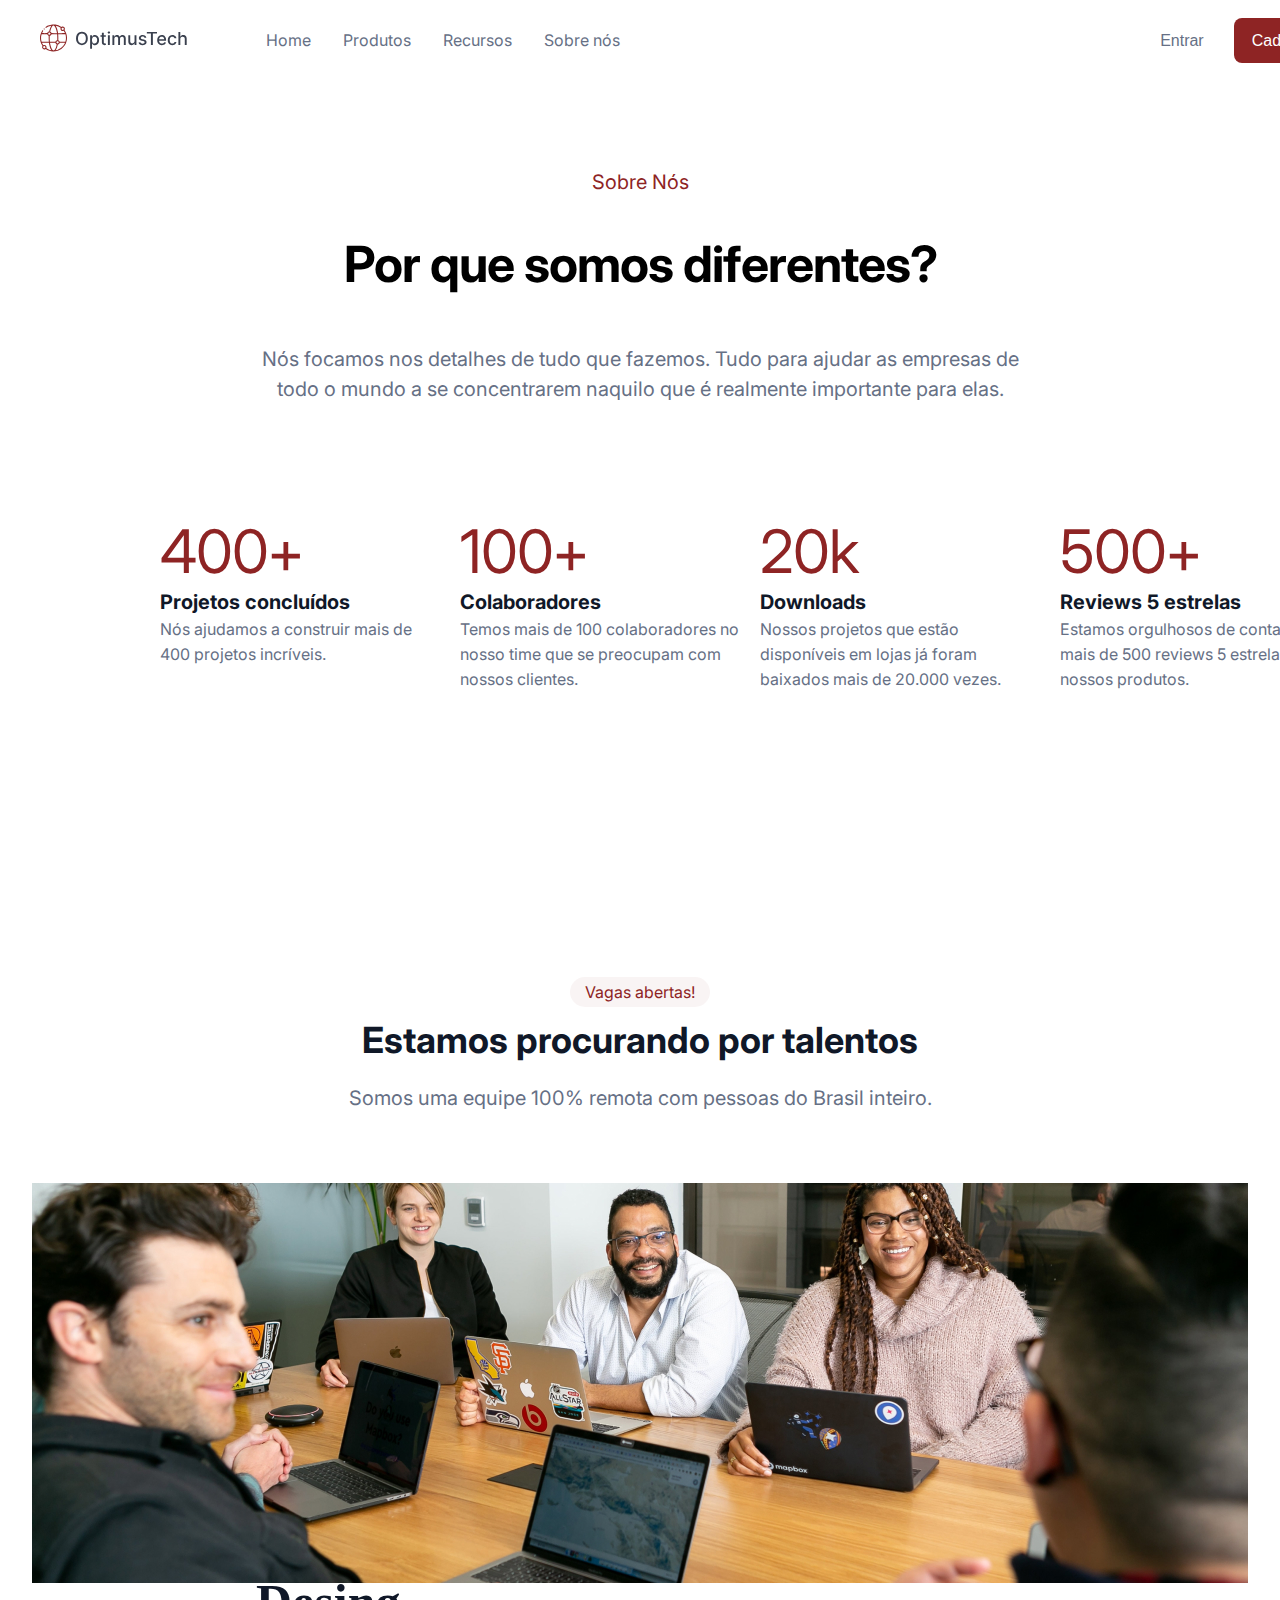
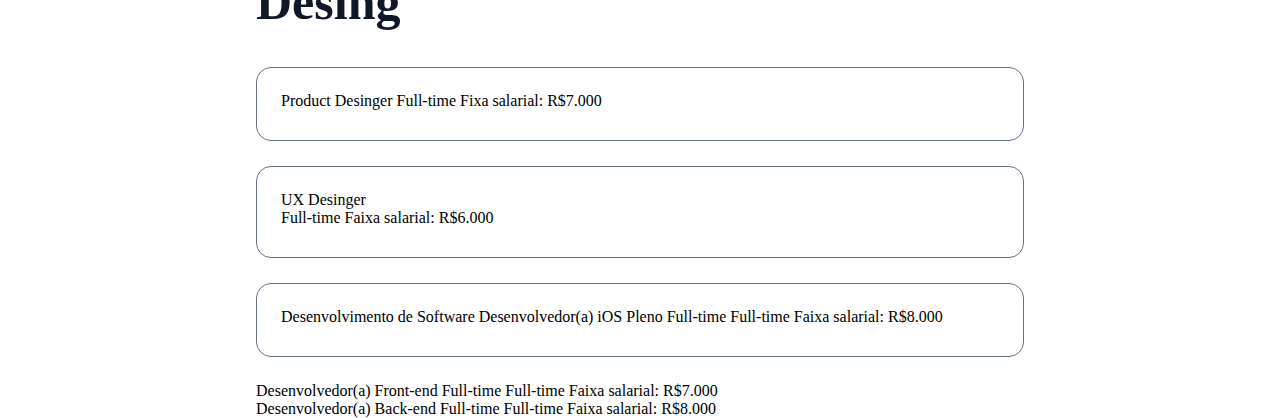
==== index.html @ c11f3d1c "." ====
<!DOCTYPE html>
<html lang="pt-br">
<head>
    <meta charset="UTF-8">
    <meta name="viewport" content="width=device-width, initial-scale=1.0">
    <link rel="stylesheet" href="css/style.css">
    <link href="https://fonts.googleapis.com/css2?family=Inter:wght@400;500;600&amp;display=swap" rel="stylesheet">
    <title>Optimus Tech</title>
</head>
<body>  
                <header>
                    <!--Algumas pessoa preferi usar elemtento a ao inves do li-->
                    <div class="logo">
                    <img src="img/logo.svg" alt="">
                    </div>
                    <div class="links">
                            <a href="#">Home</a>
                            <a href="#">Produtos</a>
                            <a href="#">Recursos</a>
                            <a href="#">Sobre nós</a>
                </div>
                <div class="header-button">
                    <button type="submit">Entrar</button>
                    <button type="submit">Cadastrar</button>
                </div>
            </header>

            <div class="cabecalho">
                
                <span>Sobre Nós</span>
                <br>
                <h1>Por que somos diferentes? </h1>
                <br>
                <p>Nós focamos nos detalhes de tudo que fazemos. Tudo para ajudar as empresas de todo o mundo a se concentrarem naquilo que é realmente importante para elas.</p>
            </div>
            <div>
                <section class="metricas-container">
                    <div class="metricas-container2">
                    <div>
                            <span>400+</span>
                            <h2>Projetos concluídos</h2>
                            <p>Nós ajudamos a construir mais de 400 projetos incríveis.</p>
                    </div>
                    <div>
                        <span>100+</span>
                        <h2>Colaboradores</h2>
                        <p>Temos mais de 100 colaboradores no nosso time que se preocupam com nossos clientes.</p>
                    </div>
                    <div>
                        <span>20k</span>
                        <h2>Downloads</h2>
                        <p>Nossos projetos que estão disponíveis em lojas já foram baixados mais de 20.000 vezes.</p>
                    </div>
                    <div>
                        <span>500+</span>
                        <h2>Reviews 5 estrelas</h2>
                        <p>Estamos orgulhosos de contar com mais de 500 reviews 5 estrelas em nossos produtos.</p>
                    </div>
            </div>
        </section>
    </div>

            <section class="vagas">
                 <span class="vagas-span">Vagas abertas!</span>
                        <h2 class="vagas-titulo">Estamos procurando por talentos</h2>
                             <p class="vagas-paragrafo">Somos uma equipe 100% remota com pessoas do Brasil inteiro.</p>
                 <img src="img/imgoptimustech.jpg" alt="Pessoas Felizes">

            </section>

            <!--Novas class
                    titulos estava com o span mas não aplicava margin foi mudado para h2 e funciono -->
            <div class="box-vagas">
                   <h2 class="titulo-vagas">Desing</h2>

                        <div class="vaga">
                            <span class="job-titulo">Product Desinger</span>
                            <span>Full-time</span>
                            <span>Fixa salarial: R$7.000</span>
                        </div>

                            <div class="vaga">
                                <span class="job-titulo">UX Desinger</span>
                                <p>Full-time Faixa salarial: R$6.000</p>
                            </div>
                </section>

                    <section>
                            <div class="vaga">
                                <span class="job-titulo">Desenvolvimento de Software</span>
                                <span>Desenvolvedor(a) iOS Pleno</span>
                                <span>Full-time</span>
                                <span>Full-time Faixa salarial: R$8.000</span>
                            </div>
                    </section>

                    <section>
                        <span>Desenvolvedor(a) Front-end</span>
                        <span>Full-time</span>
                        <span>Full-time Faixa salarial: R$7.000</span>
                    </section>
                    
                    <section>
                        <span>Desenvolvedor(a) Back-end</span>
                        <span>Full-time</span>
                        <span>Full-time Faixa salarial: R$8.000</span>
                    </section>
                </div>  
        </div>

    
</body>
</html>
---- css/style.css ----
@charset "UTF-8";

@import url('https://fonts.googleapis.com/css2?family=Inter&display=swap');

:root {
    --cor-branco: #FFFFFF;
    --cor-cinza: #667085;
    --cor-vinho: #8E2424;
    --cor-preto: #101828;
    --fonte-inter: 'Inter', sans-serif;
}
* {
    margin: 0 auto;
    padding: 0;
    text-decoration: none;
    list-style: none;
    box-sizing: border-box;
}
/* usando flex box conteudo novo.*/
header {
    width: 1440px;
    height: 80px;
    display: flex;
    align-items: center;
    font-family: var(--fonte-inter);
}
.links {
    display: flex;
    gap: 32px;
    margin-right: 500px;
}
a {
    color: var(--cor-cinza);
}
.header-button {
    display: flex;
    gap: 30px;
    align-items: center;
    margin-right: 100px;
}
.header-button button {
    color: var(--cor-cinza);
    background: none;
    border: none;
    font-size: 16px;
    font-weight: 500px;
    line-height: 25px;
}
.header-button button:last-child {
    background-color: var(--cor-vinho);
    border-radius: 8px;
    color: var(--cor-branco);
    padding: 10px 18px;
}
/*--------------------------*/
.cabecalho {
    display: flex;
    flex-direction: column;
    justify-content: center;
    font-family: var(--fonte-inter);
}

.cabecalho >span {
    margin-top: 90px;
    color: var(--cor-vinho);
    display: flex;
    justify-content: center;
    font-size: 20px;
    line-height: 24px;
    font-weight: 600px;  /* deixar cor mais forte do elemento*/

}
.cabecalho > h1 {
    display: flex;
    justify-content: center;
    font-size: 50px;
    line-height: 60px;
    margin-top: 20px;
    letter-spacing: -0.02em;
}
.cabecalho >p {
    color: var(--cor-cinza);
    display: flex;
    justify-content: center;
    text-align: center;
    font-size: 20px;
    line-height: 30px;
    width: 800px; /* para ele ganhar uma quebra de linha*/
    margin-top: 30px;

}
/*----------------------------------------------*/
.metricas-container {
    width: 1500px;
    height: 288px;
    padding: 0px 0px 96px;
    display: flex;
    justify-content: center;
    align-items: center;
    margin-top: 90px;
    font-family: var(--fonte-inter);
}

.metricas-container2 {
    width: 1200px;
    height: 190px;
    display: flex;
    justify-content: space-between; 
    text-align: center;
    align-items: center;
}

.metricas-container >div span{
    display: flex;
    justify-content: flex-start;
    color: var(--cor-vinho);
    font-size: 60px;
    line-height: 72px;
    letter-spacing: -0.02em;
    font-weight: 600px;
    width: 280px;
    height: 72px;
    text-align: start;
}
.metricas-container2> div h2 {
    color: var(--cor-preto);
    font-size: 20px;
    line-height: 30px;
    font-weight: 500px;
    text-align: start;
}
.metricas-container2 div p{
    color: var(--cor-cinza);
    font-weight: 400px;
    line-height: 25px;
    width: 280px;
    height: 48px;
    text-align: start;
}
/*--------------------- parte 4*/

.vagas {
    font-family: var(--fonte-inter);
    text-align: center;
    margin-top: 200px;
}
.vaga-top {
    background-color: gray;
    width: 1216px;
}
.vagas-span {
    background-color: rgba(140, 36, 36,0.05);
    color: var(--cor-vinho);
    font-size: 18;
    font-weight: 500px;
    line-height: 20px;
    padding: 5px 15px;
    border-radius: 15px;
}
.vagas-titulo {
    color: var(--cor-preto);
    font-weight: 600px;
    font-size: 36px;
    line-height: 45px;
    margin-top: 16px;
}
.vagas-paragrafo {
    color: var(--cor-cinza);
    font-size: 20px;
    font-weight: 400px;
    line-height: 30px;
    margin-top: 20px;
    margin-bottom: 70px;
}
.vagas >img{
    width: 1216px;
    height: 400px;
}
/* parte de baixo da img*/

.box-vagas {
    width: 60%;
}
.titulo-vagas {
    font-size: 50px;
    font-weight: 500px;
    line-height: 30px;
    color: var(--cor-preto);
    margin-bottom: 50px;
}

.vaga {
    margin-bottom: 25px;
    border: 1px solid var(--cor-cinza);
    border-radius: 15px;
    margin-bottom: 25px;
    padding: 24px 24px 30px 24px;
}
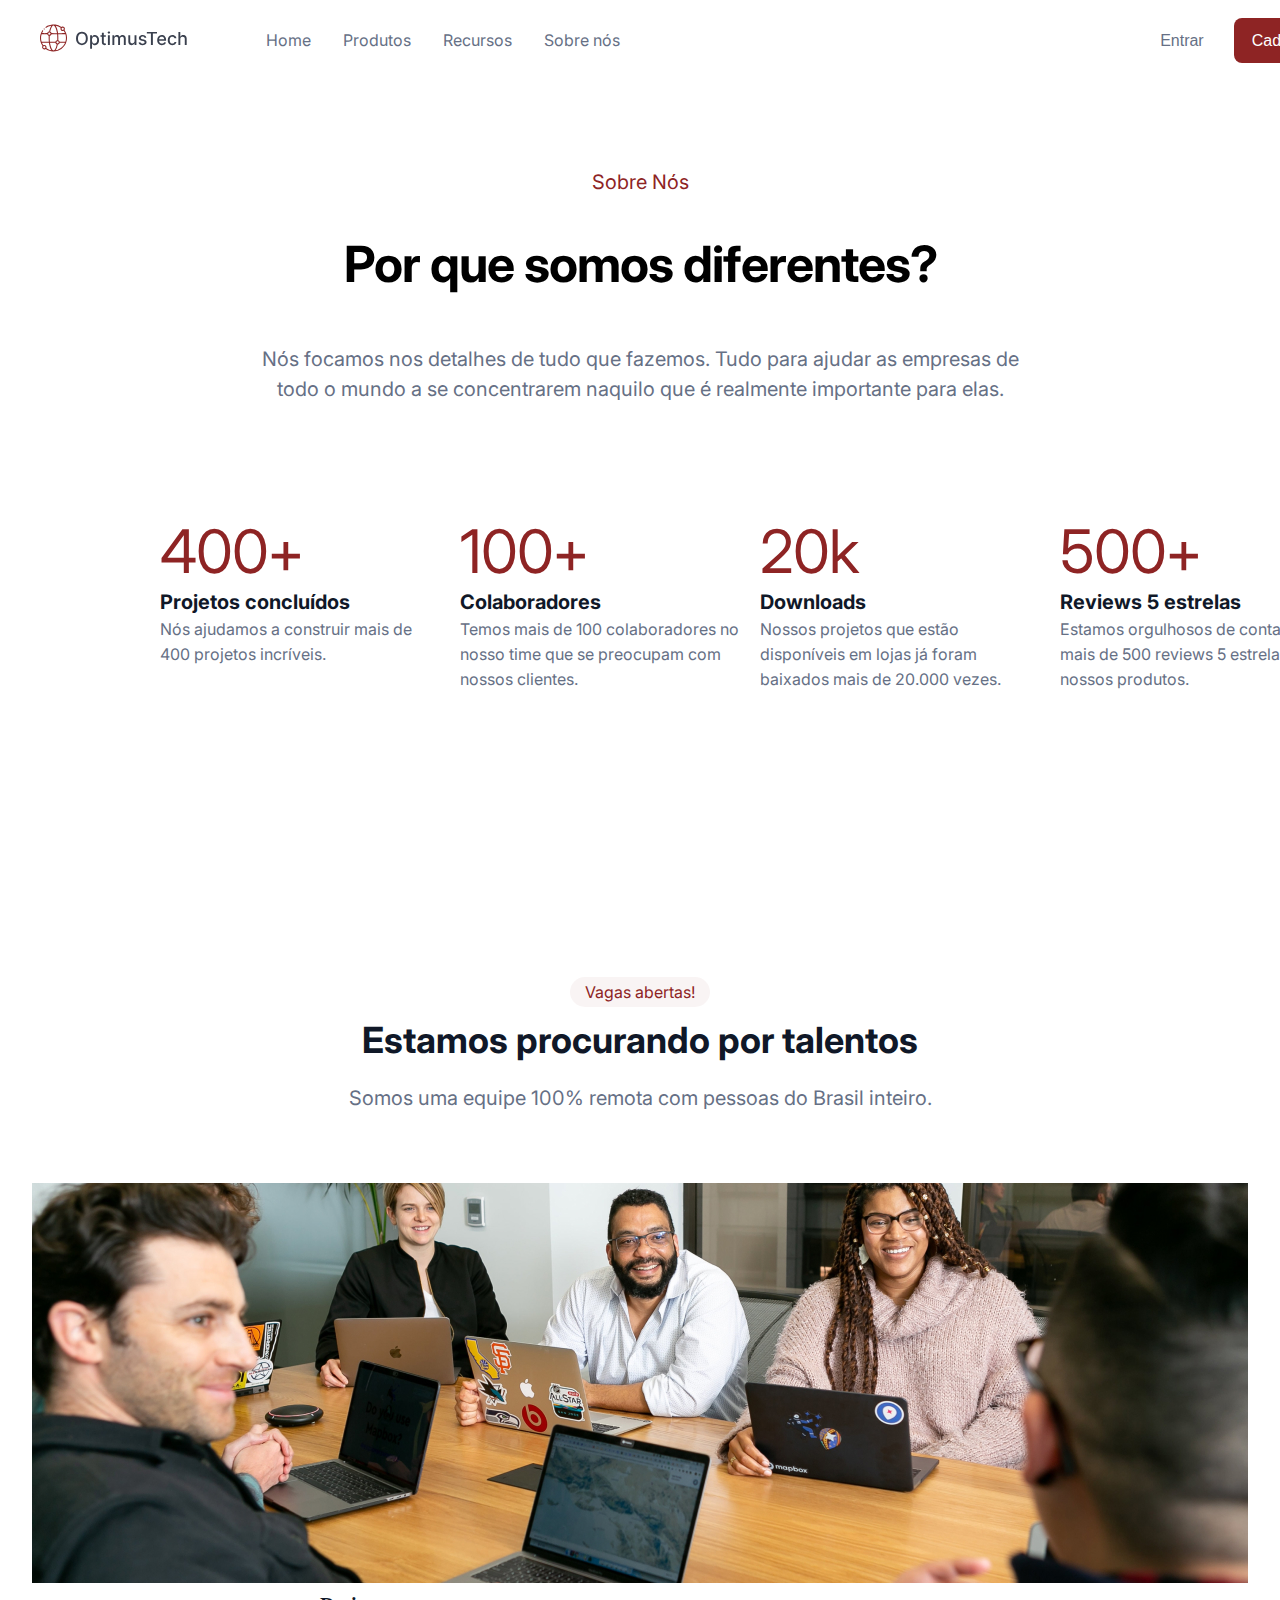
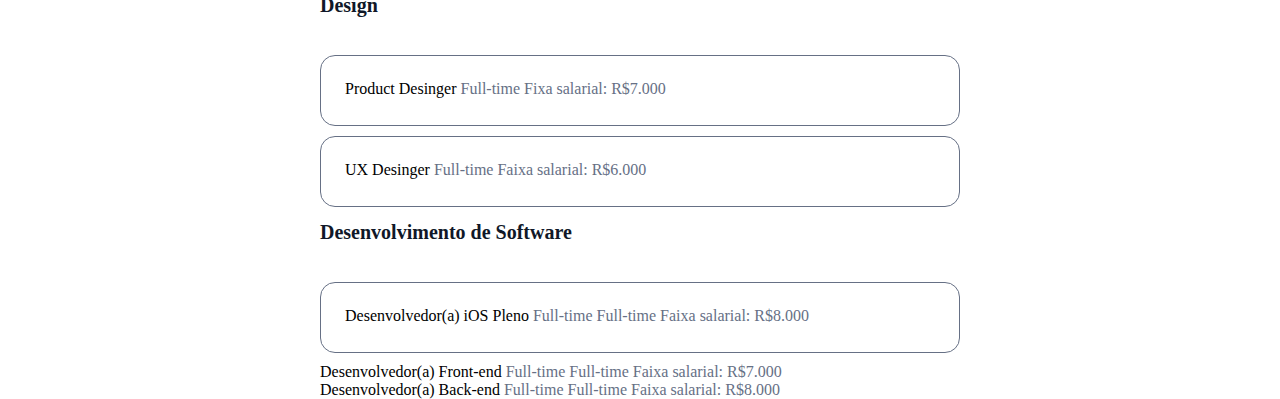
==== commit d9b0838a: "." ====
--- a/index.html
+++ b/index.html
@@ -71,39 +71,41 @@
             <!--Novas class
                     titulos estava com o span mas não aplicava margin foi mudado para h2 e funciono -->
             <div class="box-vagas">
-                   <h2 class="titulo-vagas">Desing</h2>
+                   <h2 class="titulo-vagas">Design</h2>
 
                         <div class="vaga">
                             <span class="job-titulo">Product Desinger</span>
-                            <span>Full-time</span>
-                            <span>Fixa salarial: R$7.000</span>
+                            <span class="info">Full-time</span>
+                            <span class="info">Fixa salarial: R$7.000</span>
                         </div>
 
                             <div class="vaga">
                                 <span class="job-titulo">UX Desinger</span>
-                                <p>Full-time Faixa salarial: R$6.000</p>
+                                <span class="info">Full-time</span>
+                                <span class="info">Faixa salarial: R$6.000</span>
                             </div>
                 </section>
 
                     <section>
+                        <h2 class="titulo-vagas">Desenvolvimento de Software</h2>
                             <div class="vaga">
-                                <span class="job-titulo">Desenvolvimento de Software</span>
-                                <span>Desenvolvedor(a) iOS Pleno</span>
-                                <span>Full-time</span>
-                                <span>Full-time Faixa salarial: R$8.000</span>
+
+                                <span class="job-titulo">Desenvolvedor(a) iOS Pleno</span>
+                                <span class="info">Full-time</span>
+                                <span class="info">Full-time Faixa salarial: R$8.000</span>
                             </div>
                     </section>
 
                     <section>
-                        <span>Desenvolvedor(a) Front-end</span>
-                        <span>Full-time</span>
-                        <span>Full-time Faixa salarial: R$7.000</span>
+                        <span class="job-titulo">Desenvolvedor(a) Front-end</span>
+                        <span class="info">Full-time</span>
+                        <span class="info">Full-time Faixa salarial: R$7.000</span>
                     </section>
                     
                     <section>
-                        <span>Desenvolvedor(a) Back-end</span>
-                        <span>Full-time</span>
-                        <span>Full-time Faixa salarial: R$8.000</span>
+                        <span class="job-titulo">Desenvolvedor(a) Back-end</span>
+                        <span class="info">Full-time</span>
+                        <span class="info">Full-time Faixa salarial: R$8.000</span>
                     </section>
                 </div>  
         </div>
--- a/css/style.css
+++ b/css/style.css
@@ -179,20 +179,27 @@
 /* parte de baixo da img*/
 
 .box-vagas {
-    width: 60%;
+    width: 50%;
+    margin: 0 auto;
 }
 .titulo-vagas {
-    font-size: 50px;
+    font-size: 20px;
     font-weight: 500px;
     line-height: 30px;
     color: var(--cor-preto);
-    margin-bottom: 50px;
+    margin-top: 3px;
+    margin-bottom: 35px;
 }
 
 .vaga {
     margin-bottom: 25px;
     border: 1px solid var(--cor-cinza);
     border-radius: 15px;
-    margin-bottom: 25px;
-    padding: 24px 24px 30px 24px;
-}
+    margin-bottom: 10px;
+    padding: 24px 24px 27px 24px;
+}
+.info {
+    color: var(--cor-cinza);
+    margin-top: 30px;
+
+}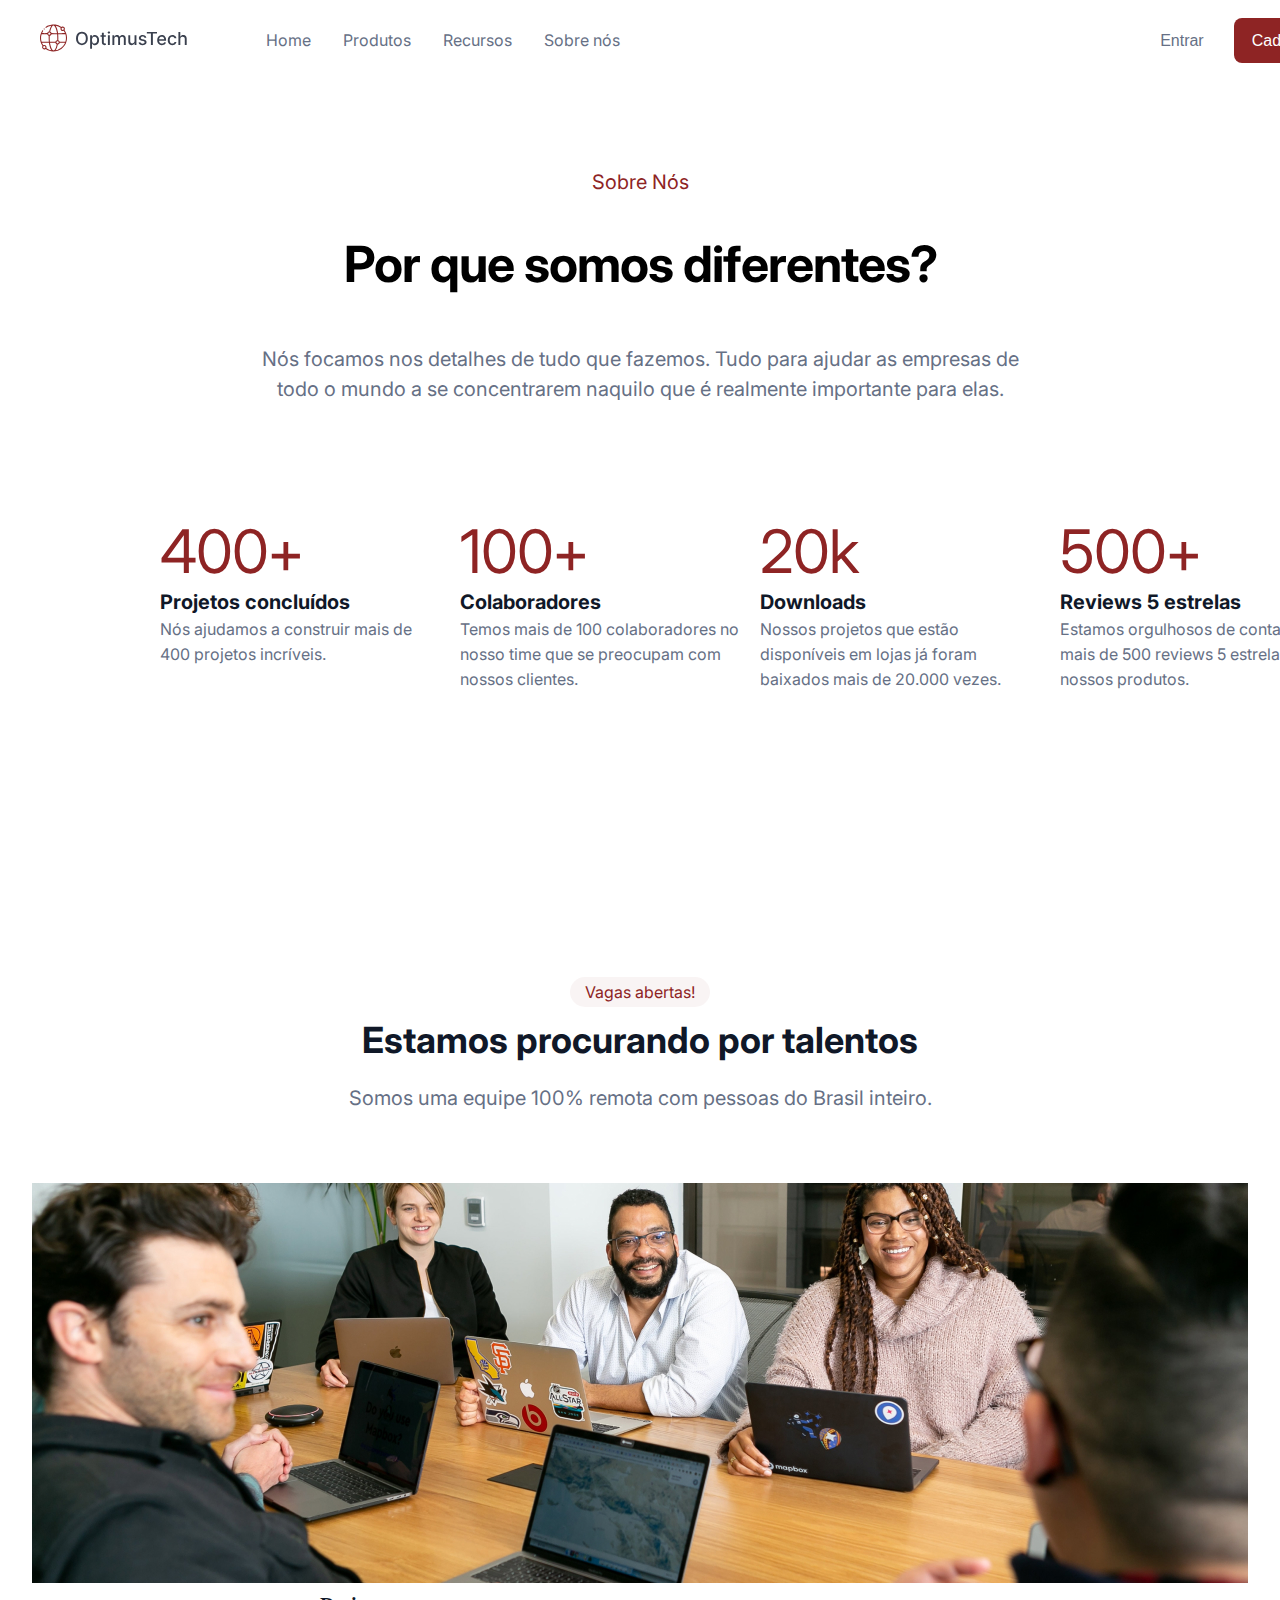
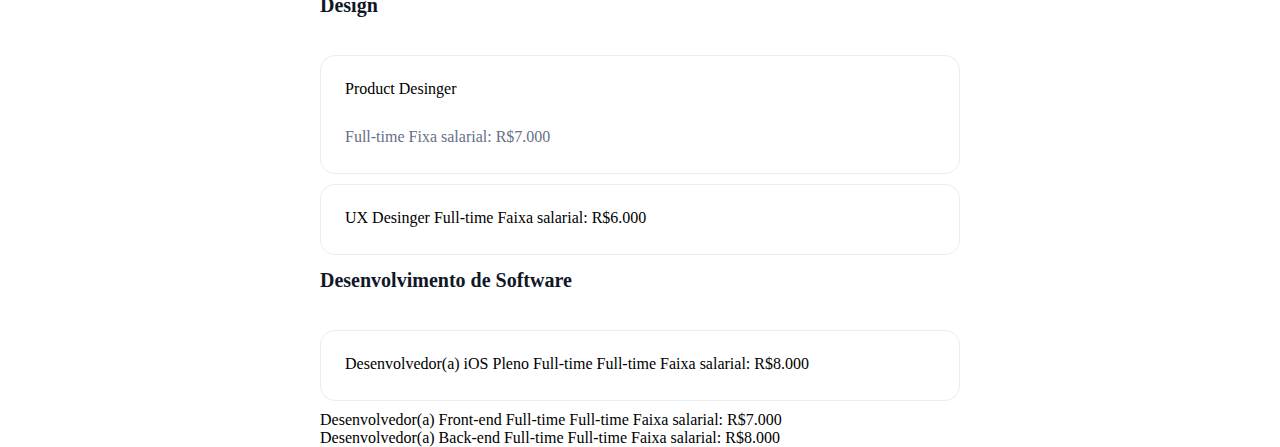
==== commit 021b47b8: "." ====
--- a/index.html
+++ b/index.html
@@ -72,40 +72,40 @@
                     titulos estava com o span mas não aplicava margin foi mudado para h2 e funciono -->
             <div class="box-vagas">
                    <h2 class="titulo-vagas">Design</h2>
-
                         <div class="vaga">
                             <span class="job-titulo">Product Desinger</span>
-                            <span class="info">Full-time</span>
-                            <span class="info">Fixa salarial: R$7.000</span>
+                            <div class="info">
+                                <span>Full-time</span>
+                                <span>Fixa salarial: R$7.000</span>
+                            </div>
                         </div>
 
                             <div class="vaga">
                                 <span class="job-titulo">UX Desinger</span>
-                                <span class="info">Full-time</span>
-                                <span class="info">Faixa salarial: R$6.000</span>
+                                <span>Full-time</span>
+                                <span>Faixa salarial: R$6.000</span>
                             </div>
                 </section>
 
                     <section>
                         <h2 class="titulo-vagas">Desenvolvimento de Software</h2>
                             <div class="vaga">
-
                                 <span class="job-titulo">Desenvolvedor(a) iOS Pleno</span>
-                                <span class="info">Full-time</span>
-                                <span class="info">Full-time Faixa salarial: R$8.000</span>
+                                <span>Full-time</span>
+                                <span>Full-time Faixa salarial: R$8.000</span>
                             </div>
                     </section>
 
                     <section>
                         <span class="job-titulo">Desenvolvedor(a) Front-end</span>
-                        <span class="info">Full-time</span>
-                        <span class="info">Full-time Faixa salarial: R$7.000</span>
+                        <span>Full-time</span>
+                        <span>Full-time Faixa salarial: R$7.000</span>
                     </section>
                     
                     <section>
                         <span class="job-titulo">Desenvolvedor(a) Back-end</span>
-                        <span class="info">Full-time</span>
-                        <span class="info">Full-time Faixa salarial: R$8.000</span>
+                        <span>Full-time</span>
+                        <span>Full-time Faixa salarial: R$8.000</span>
                     </section>
                 </div>  
         </div>
--- a/css/style.css
+++ b/css/style.css
@@ -5,6 +5,7 @@
 :root {
     --cor-branco: #FFFFFF;
     --cor-cinza: #667085;
+    --cor-cinza-claro: #EAECF0;
     --cor-vinho: #8E2424;
     --cor-preto: #101828;
     --fonte-inter: 'Inter', sans-serif;
@@ -193,11 +194,17 @@
 
 .vaga {
     margin-bottom: 25px;
-    border: 1px solid var(--cor-cinza);
+    border: 1px solid var(--cor-cinza-claro);
     border-radius: 15px;
     margin-bottom: 10px;
     padding: 24px 24px 27px 24px;
 }
+.job-titulos {
+    color: var(--cor-preto);
+    font-size: 18px;
+    line-height: 28px;
+    font-weight: 500px;
+}
 .info {
     color: var(--cor-cinza);
     margin-top: 30px;
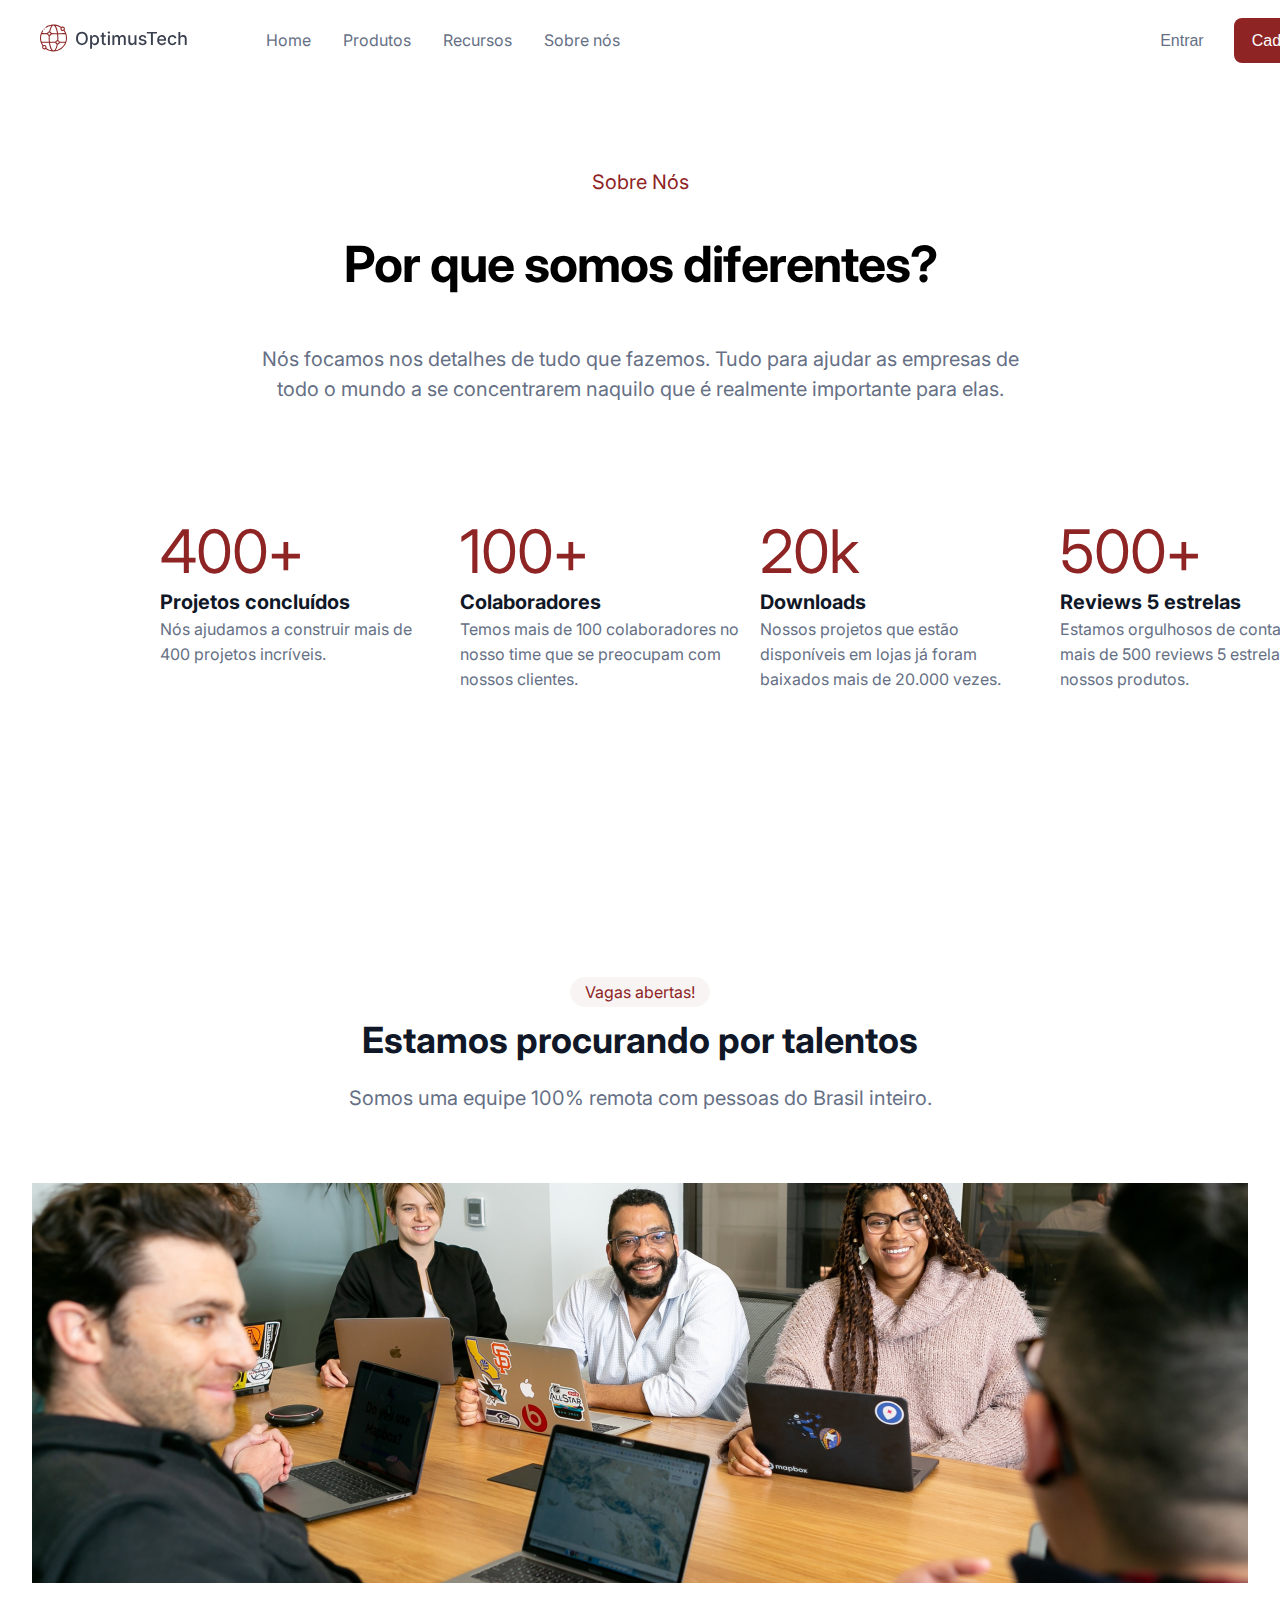
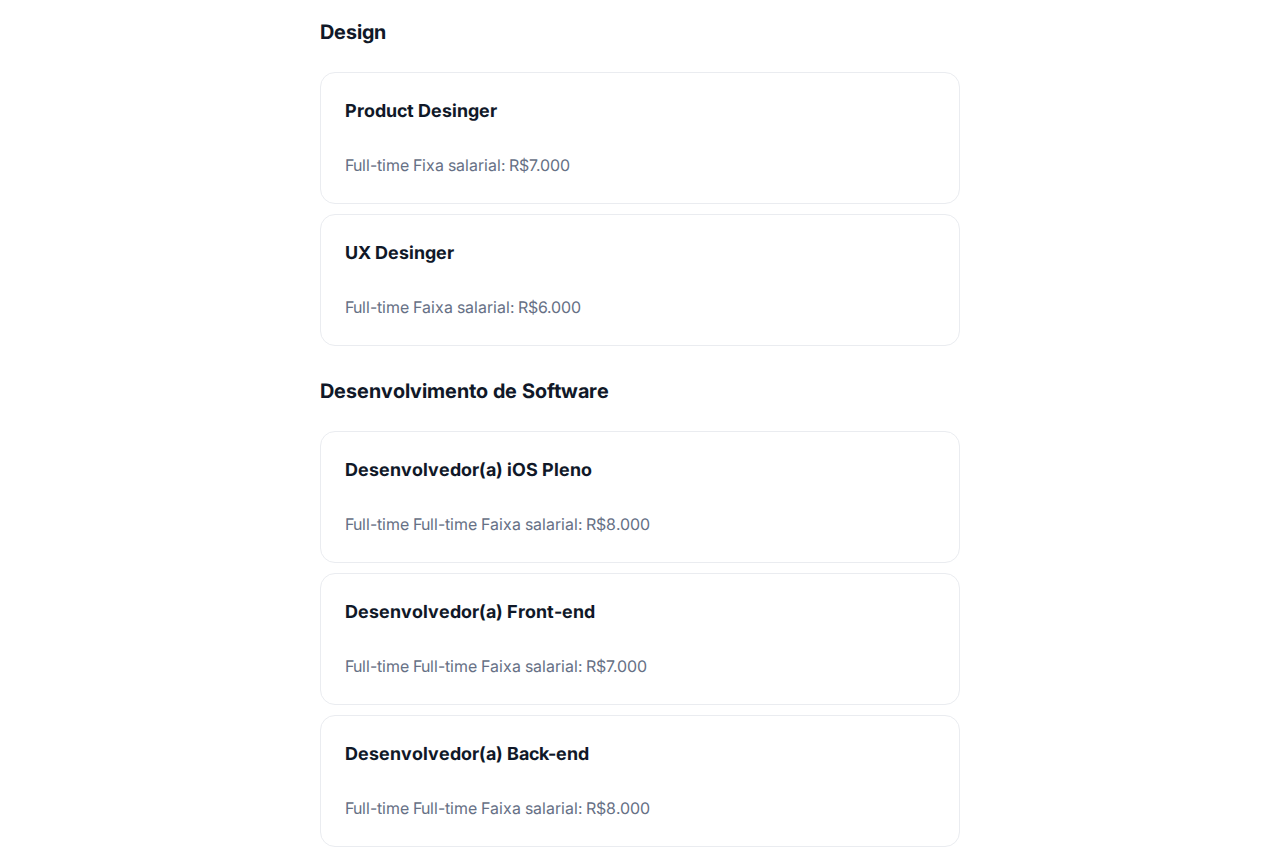
==== commit 69489d54: "part4 fix" ====
--- a/index.html
+++ b/index.html
@@ -72,6 +72,7 @@
                     titulos estava com o span mas não aplicava margin foi mudado para h2 e funciono -->
             <div class="box-vagas">
                    <h2 class="titulo-vagas">Design</h2>
+
                         <div class="vaga">
                             <span class="job-titulo">Product Desinger</span>
                             <div class="info">
@@ -82,30 +83,42 @@
 
                             <div class="vaga">
                                 <span class="job-titulo">UX Desinger</span>
-                                <span>Full-time</span>
-                                <span>Faixa salarial: R$6.000</span>
+
+                                <div class="info">
+                                    <span>Full-time</span>
+                                    <span>Faixa salarial: R$6.000</span>
+                                </div>
                             </div>
                 </section>
 
-                    <section>
+                <section>
                         <h2 class="titulo-vagas">Desenvolvimento de Software</h2>
                             <div class="vaga">
-                                <span class="job-titulo">Desenvolvedor(a) iOS Pleno</span>
+                                    <span class="job-titulo">Desenvolvedor(a) iOS Pleno</span>
+                            <div class="info">
+                                    <span>Full-time</span>
+                                    <span>Full-time Faixa salarial: R$8.000</span>
+                                    </div>
+                            </div>
+                    </section>
+                    <section>
+                        <div class="vaga">
+                                <span class="job-titulo">Desenvolvedor(a) Front-end</span>
+                        <div class="info">
+                            <span>Full-time</span>
+                            <span>Full-time Faixa salarial: R$7.000</span>
+                        </div>
+                    </div>
+                </section>
+                    
+                    <section>
+                        <div class="vaga">
+                            <span class="job-titulo">Desenvolvedor(a) Back-end</span>
+                            <div class="info">
                                 <span>Full-time</span>
                                 <span>Full-time Faixa salarial: R$8.000</span>
                             </div>
-                    </section>
-
-                    <section>
-                        <span class="job-titulo">Desenvolvedor(a) Front-end</span>
-                        <span>Full-time</span>
-                        <span>Full-time Faixa salarial: R$7.000</span>
-                    </section>
-                    
-                    <section>
-                        <span class="job-titulo">Desenvolvedor(a) Back-end</span>
-                        <span>Full-time</span>
-                        <span>Full-time Faixa salarial: R$8.000</span>
+                        </div>
                     </section>
                 </div>  
         </div>
--- a/css/style.css
+++ b/css/style.css
@@ -182,14 +182,15 @@
 .box-vagas {
     width: 50%;
     margin: 0 auto;
+    font-family: var(--fonte-inter);
 }
 .titulo-vagas {
     font-size: 20px;
     font-weight: 500px;
     line-height: 30px;
     color: var(--cor-preto);
-    margin-top: 3px;
-    margin-bottom: 35px;
+    margin-top: 30px;
+    margin-bottom: 25px;
 }
 
 .vaga {
@@ -197,16 +198,15 @@
     border: 1px solid var(--cor-cinza-claro);
     border-radius: 15px;
     margin-bottom: 10px;
-    padding: 24px 24px 27px 24px;
-}
-.job-titulos {
+    padding: 24px 24px 28px 24px;
+}
+.job-titulo {
     color: var(--cor-preto);
     font-size: 18px;
     line-height: 28px;
-    font-weight: 500px;
+    font-weight: bold;
 }
 .info {
     color: var(--cor-cinza);
     margin-top: 30px;
-
-}+}
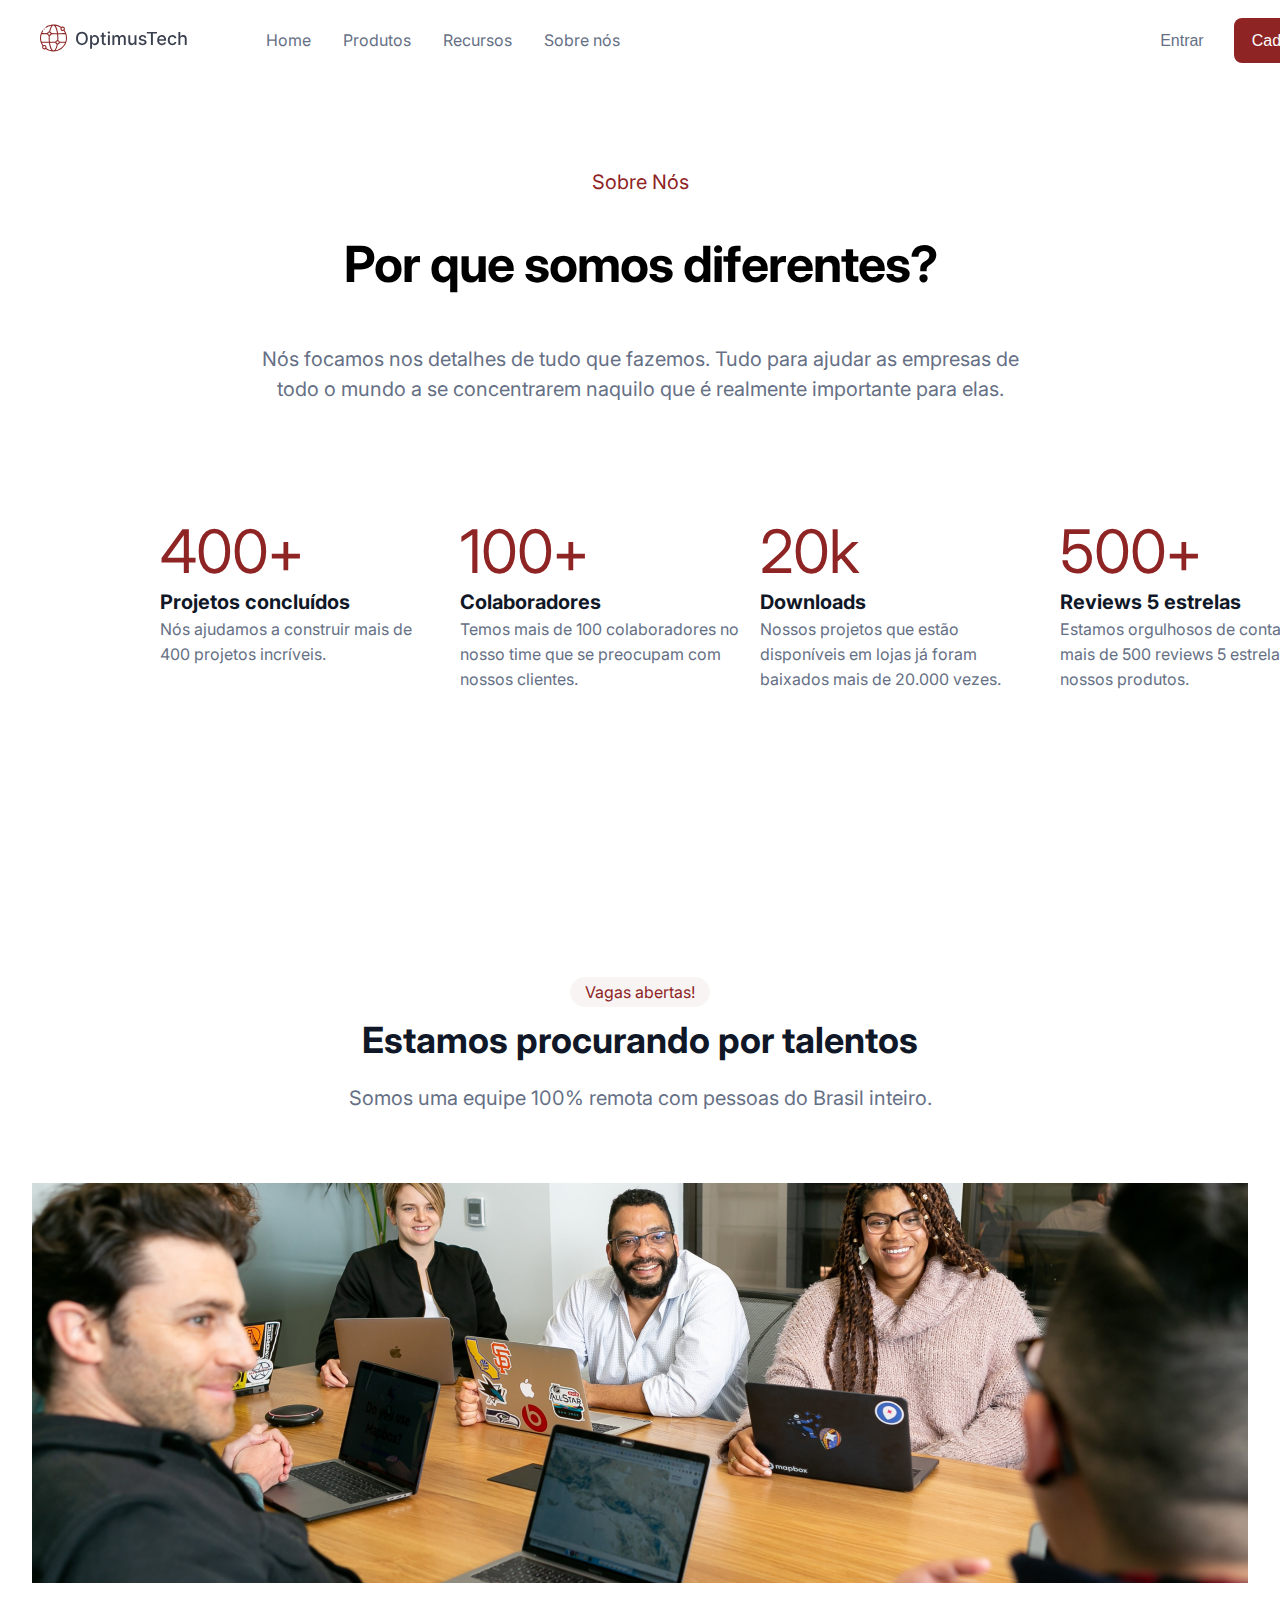
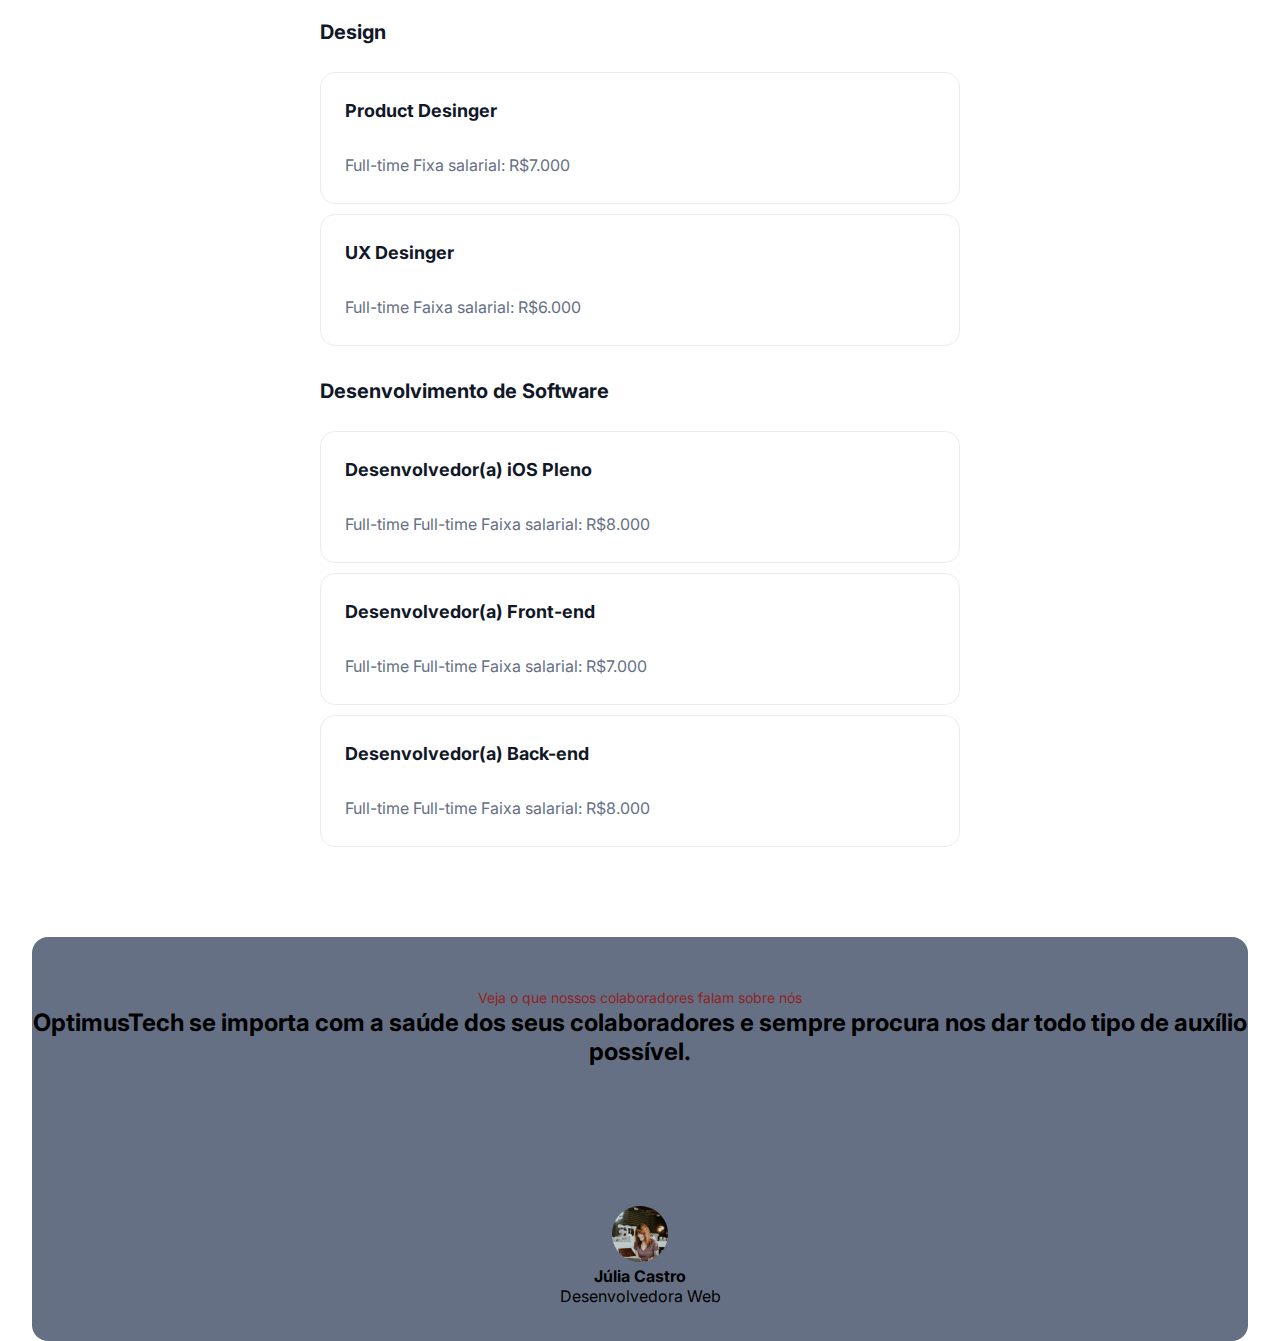
==== commit a33476c0: "." ====
--- a/index.html
+++ b/index.html
@@ -121,6 +121,17 @@
                         </div>
                     </section>
                 </div>  
+                <div class="content">
+                    <div class="content-box">
+                    <span>Veja o que nossos colaboradores falam sobre nós</span>
+                    <h2>OptimusTech se importa com a saúde dos seus colaboradores e sempre procura nos dar todo tipo de auxílio possível.</h2>
+                    </div>
+                    <div class="content-foto">
+                        <img src="img/Avatar.png" alt="Desenvolvedora  Web">
+                        <h4>Júlia Castro</h4>
+                        <p>Desenvolvedora Web</p>
+                    </div>
+                </div>
         </div>
 
     
--- a/css/style.css
+++ b/css/style.css
@@ -210,3 +210,29 @@
     color: var(--cor-cinza);
     margin-top: 30px;
 }
+/*-----------------------------------*/
+.content {
+    background-color: #667085;
+    width: 1216px;
+    height: 404px;
+    border-radius: 16px;
+    margin-top: 90px;
+    text-align: center;
+    font-family: var(--fonte-inter);
+}
+.content-box>span {
+    color: var(--cor-vinho);
+    font-size: 14px;
+    line-height: 20px;
+
+}
+.content-box {
+    display: inline-block;
+    margin-top: 50px;
+    margin-bottom: 90px;
+}
+.content-foto {
+    display: inline-block;
+    align-items: center;
+    margin-top: 50px;
+}
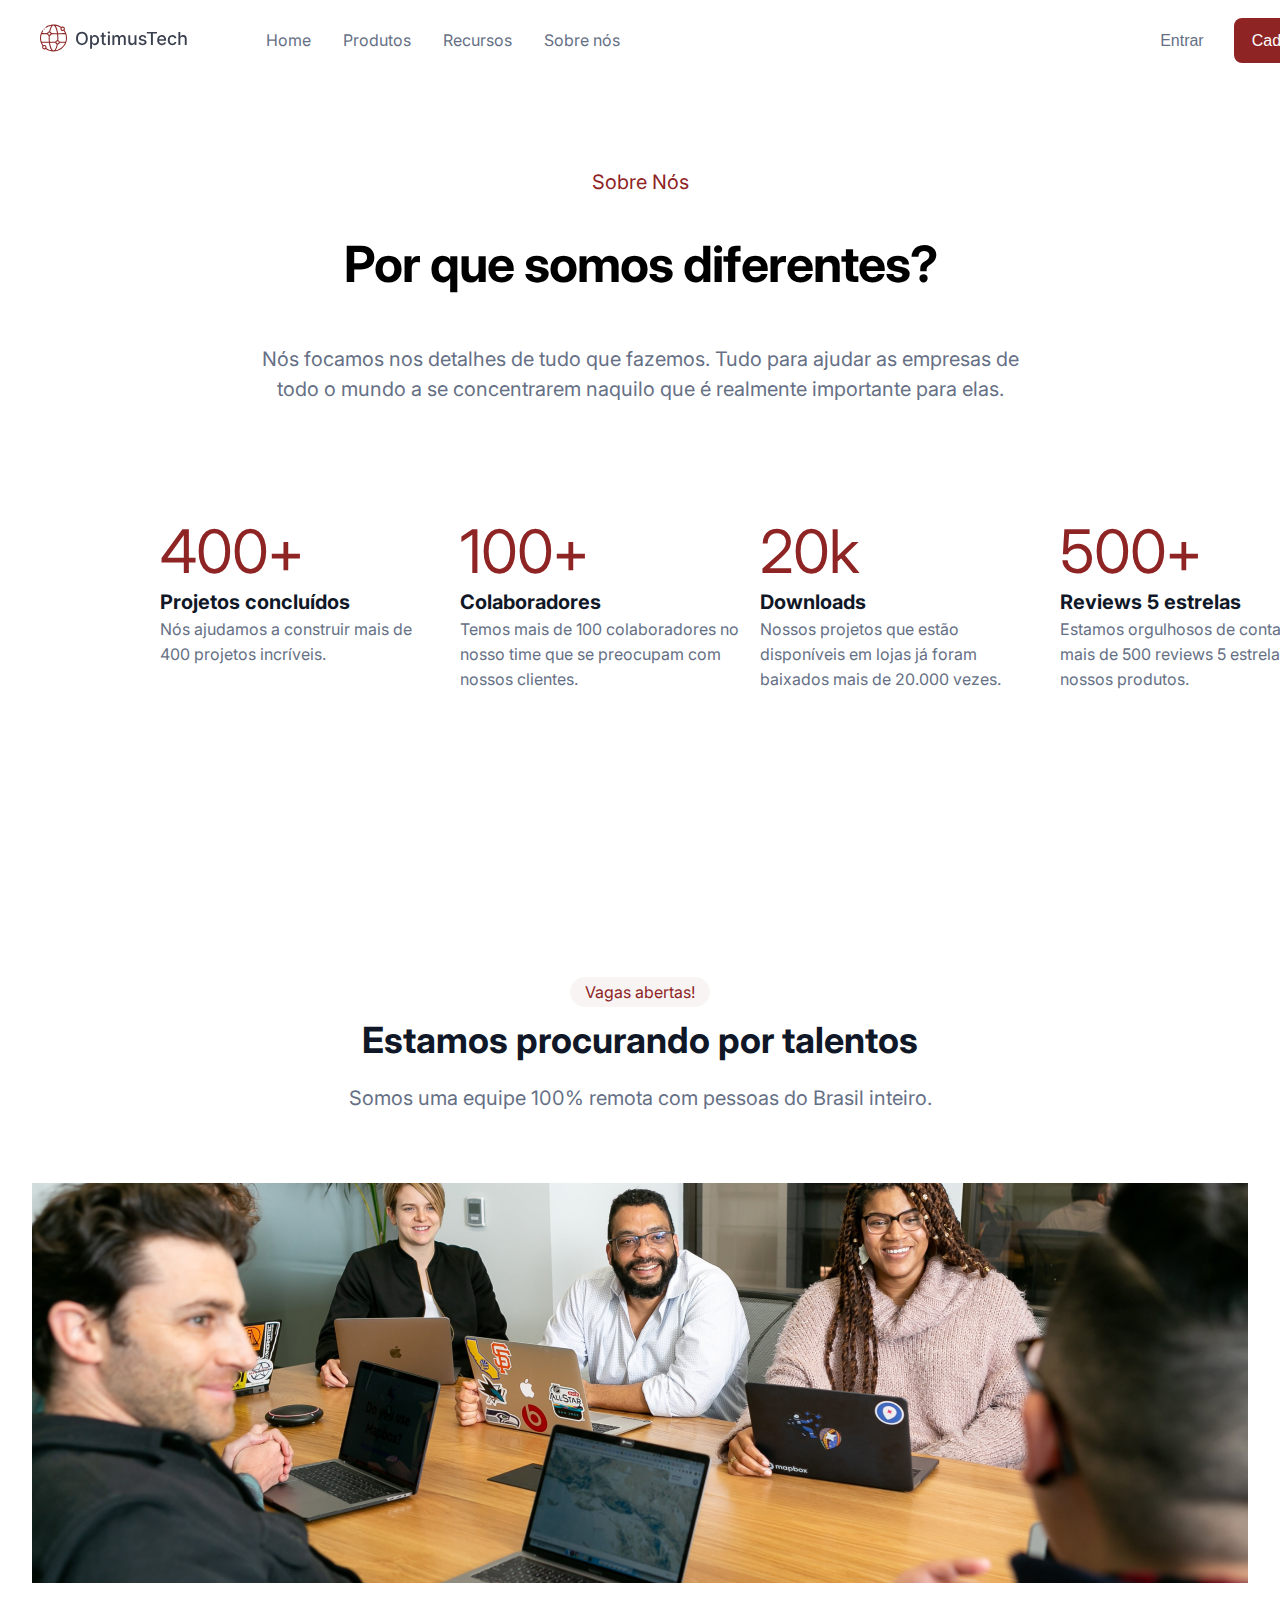
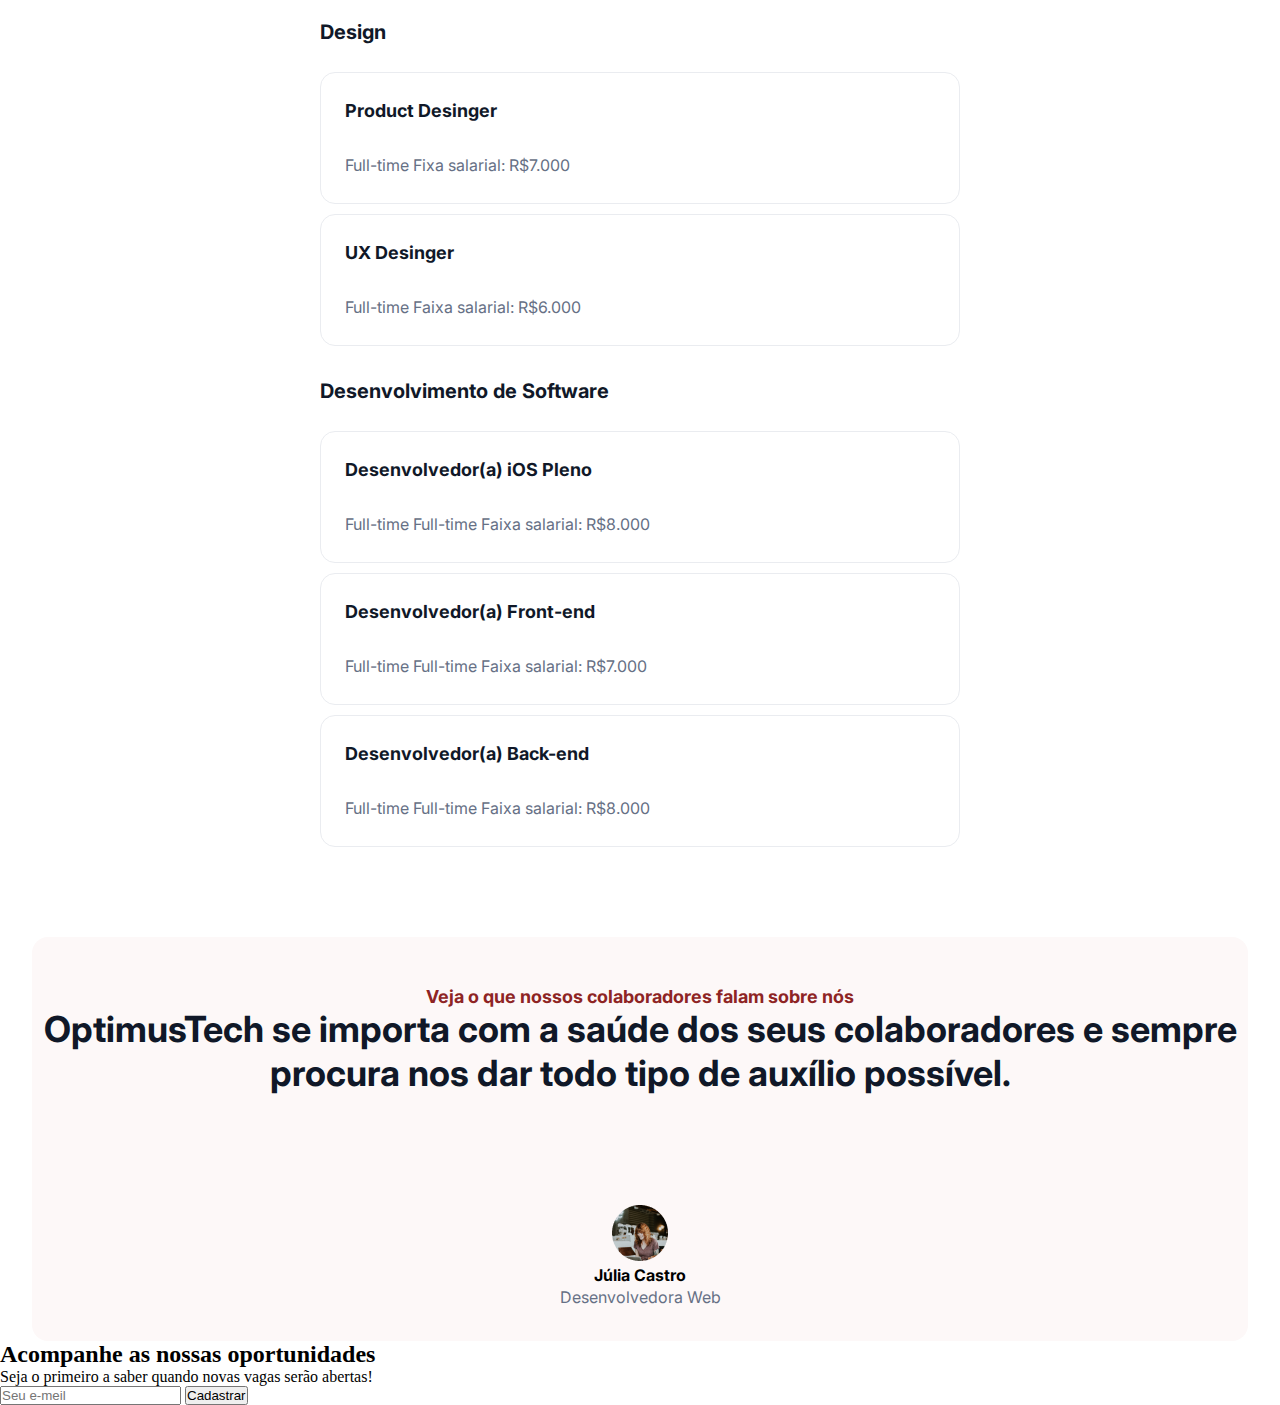
==== commit 688e2fbb: "." ====
--- a/index.html
+++ b/index.html
@@ -133,6 +133,17 @@
                     </div>
                 </div>
         </div>
+        <div class="footer-box">
+            <footer>
+                <h2>Acompanhe as nossas oportunidades</h2>
+                <p>Seja o primeiro a saber quando novas vagas serão abertas!</p>
+
+             <form action="" method="get">
+                <input type="text" placeholder="Seu e-meil">
+                <button type="submit">Cadastrar</button>
+            </form>
+            </footer>
+        </div>
 
     
 </body>
--- a/css/style.css
+++ b/css/style.css
@@ -212,19 +212,26 @@
 }
 /*-----------------------------------*/
 .content {
-    background-color: #667085;
+    background-color: #C3191908;
     width: 1216px;
     height: 404px;
     border-radius: 16px;
     margin-top: 90px;
     text-align: center;
     font-family: var(--fonte-inter);
-}
-.content-box>span {
-    color: var(--cor-vinho);
-    font-size: 14px;
+    padding: 0px 0px 96px 0px;
+}
+.content-box >span {
+    color: var(--cor-vinho);
+    font-size: 18px;
     line-height: 20px;
-
+    font-weight: bold;
+}
+.content-box >h2 {
+    color: var(--cor-preto);
+    font-size: 36px;
+    line-height: 44px;
+    font-weight: 600px;
 }
 .content-box {
     display: inline-block;
@@ -234,5 +241,19 @@
 .content-foto {
     display: inline-block;
     align-items: center;
-    margin-top: 50px;
-}
+    margin-top: 20px;
+}
+.content-foto > h2 {
+    color: var(--cor-preto);
+    font-size: 16px;
+    font-weight: 600px;
+    line-height: 24px;
+}
+.content-foto > p {
+    color: var(--cor-cinza);
+    font-size: 16px;
+    font-weight: 500px;
+    line-height: 24px;
+}
+
+/* footer */
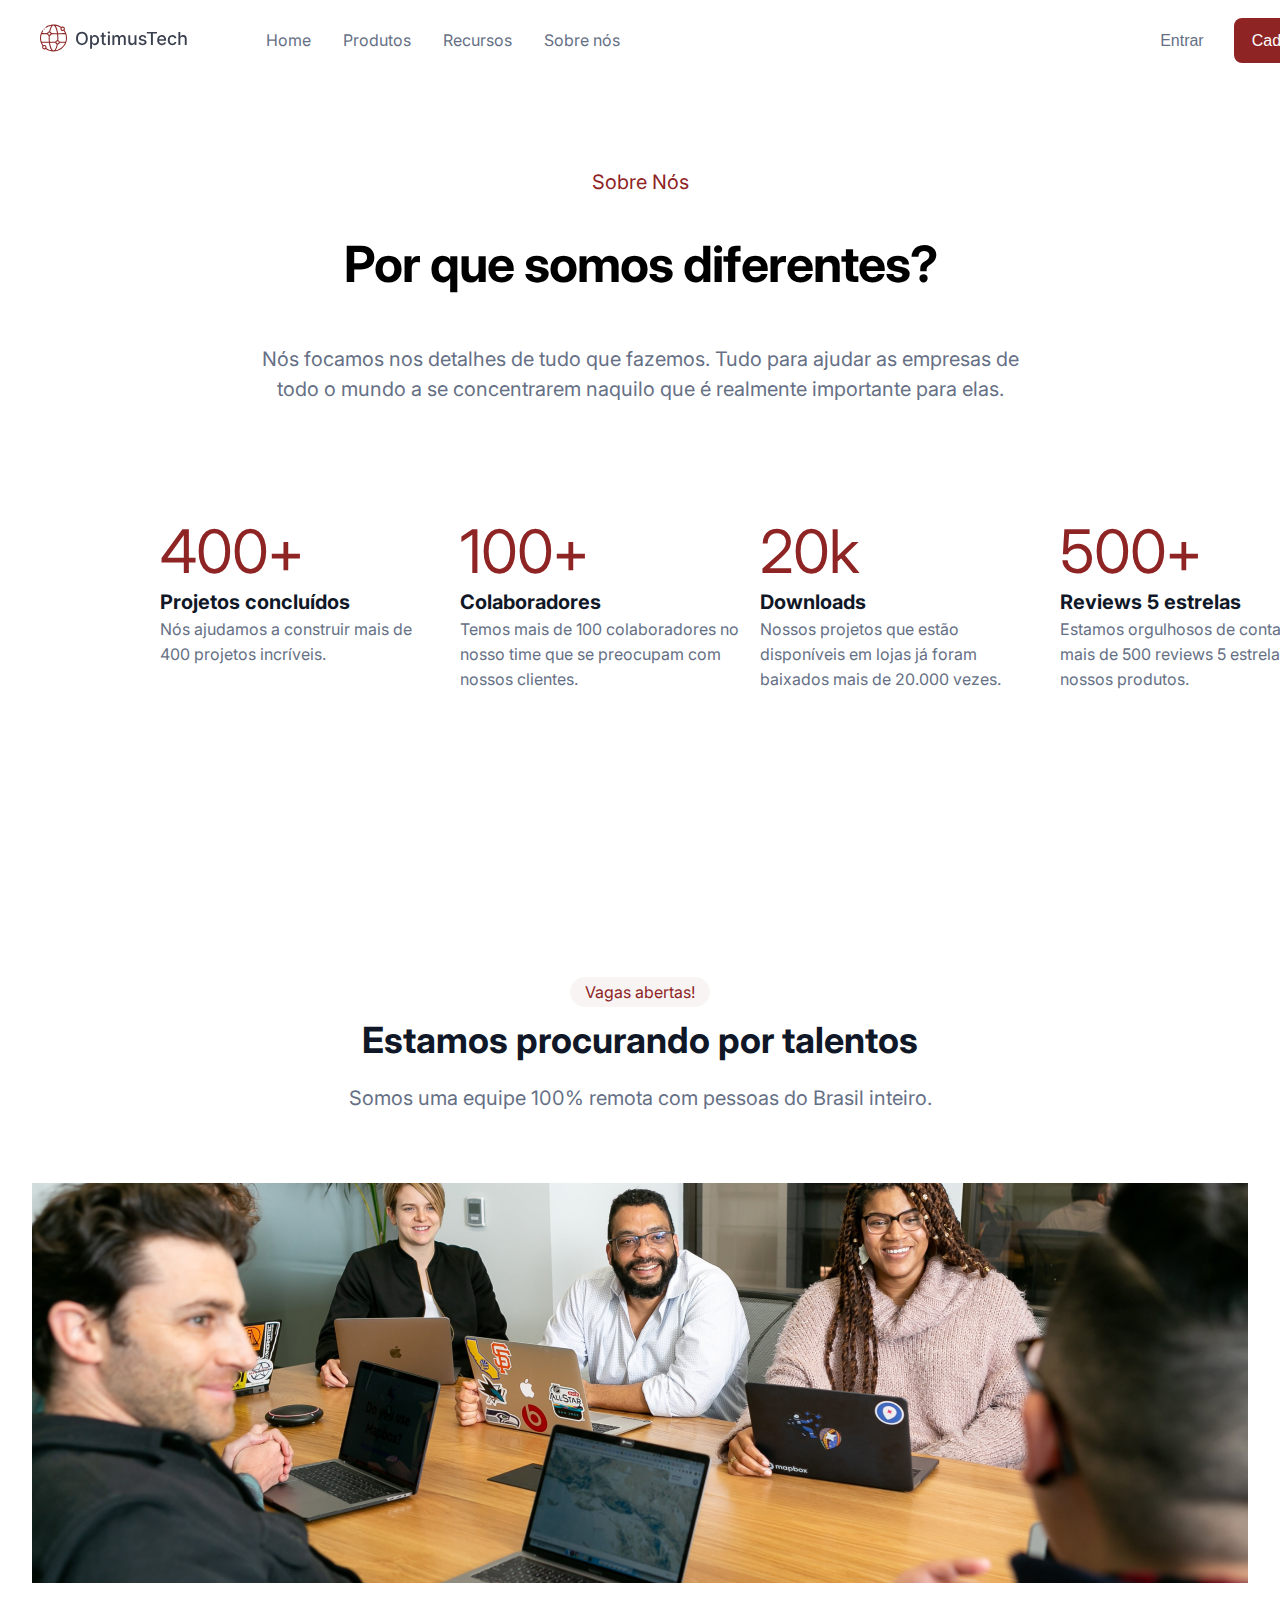
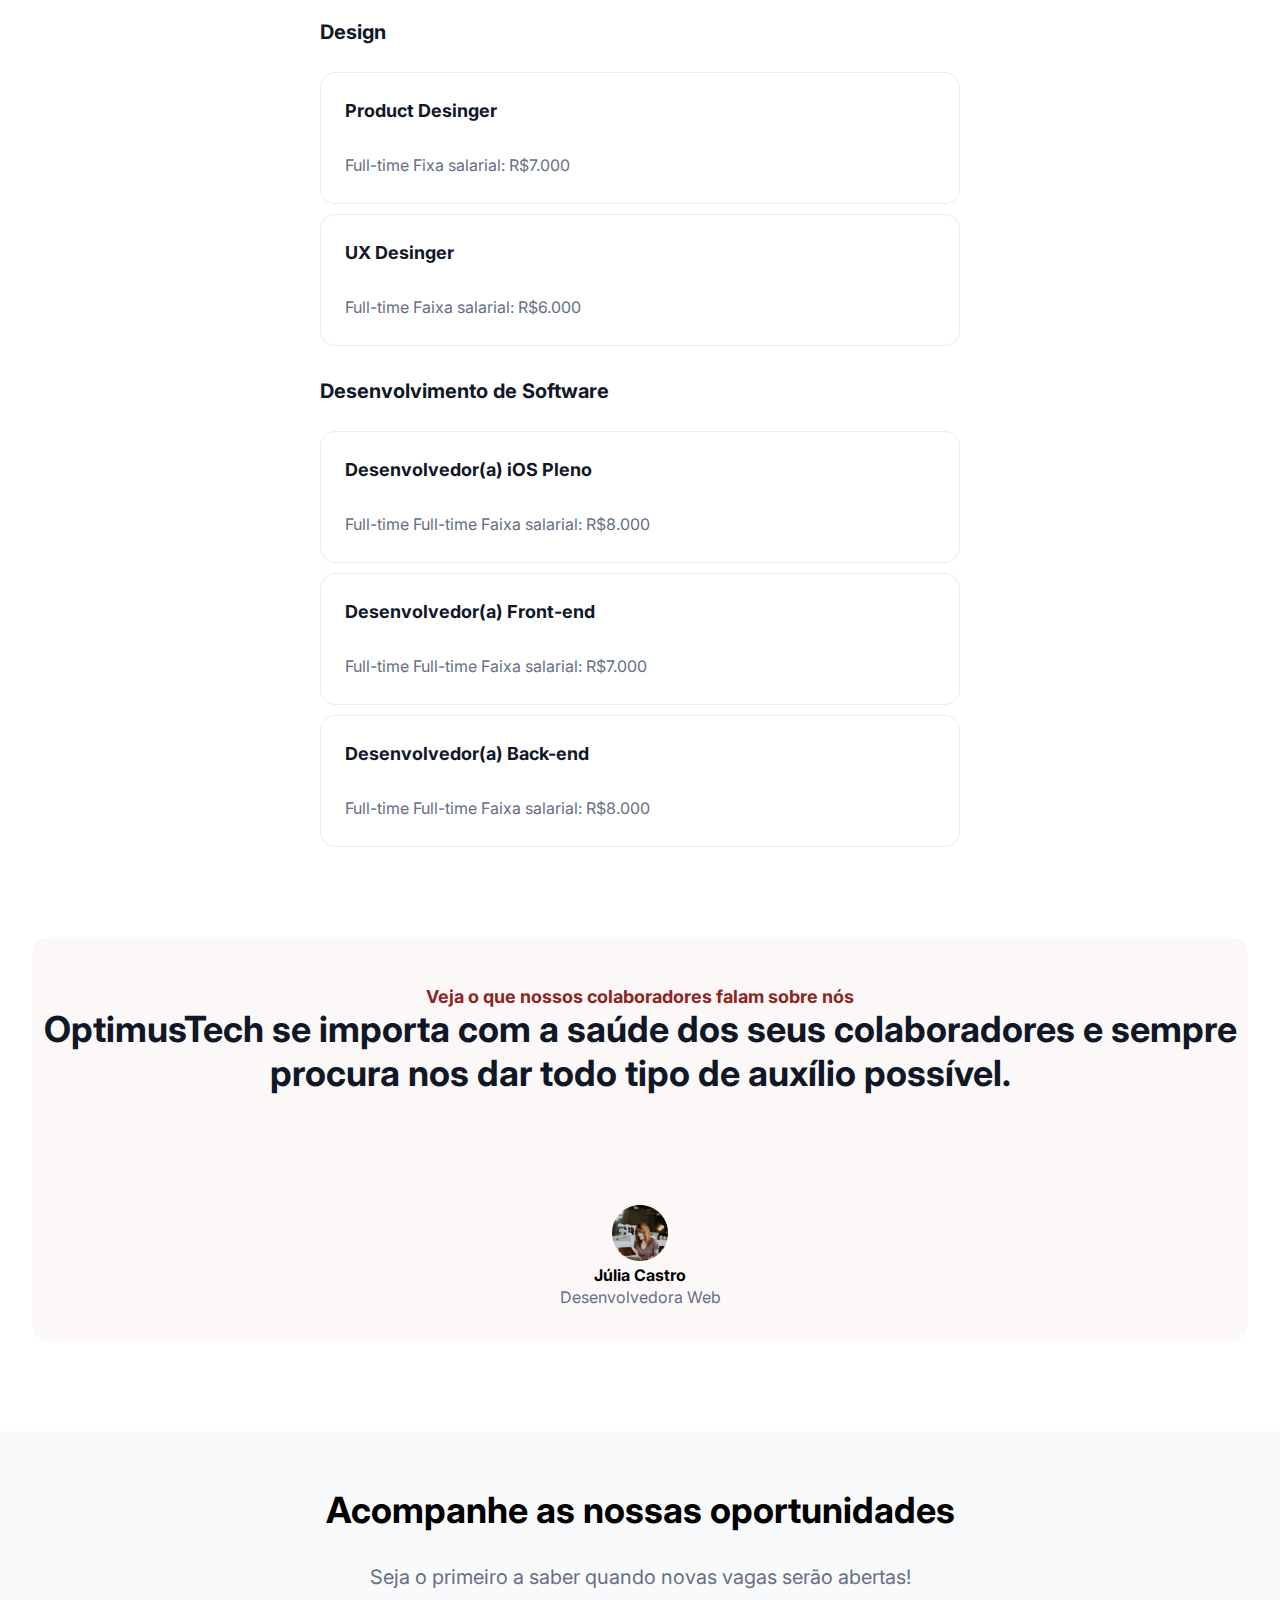
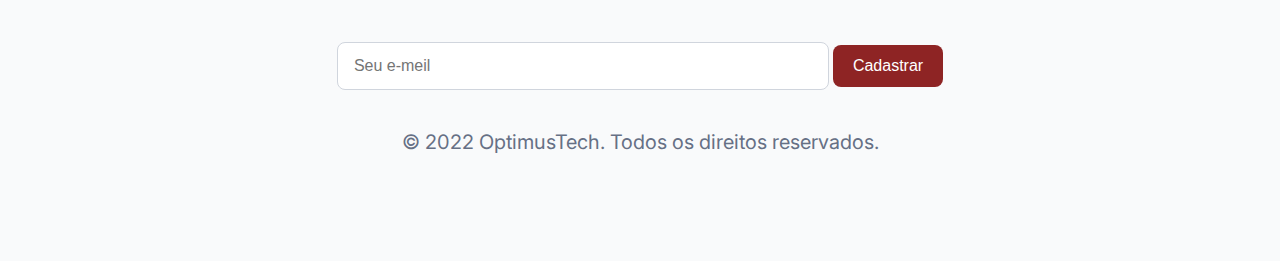
==== commit e5ead1eb: "Done." ====
--- a/index.html
+++ b/index.html
@@ -142,6 +142,7 @@
                 <input type="text" placeholder="Seu e-meil">
                 <button type="submit">Cadastrar</button>
             </form>
+            <p class="rodape-reser">© 2022 OptimusTech. Todos os direitos reservados.</p>
             </footer>
         </div>
 
--- a/css/style.css
+++ b/css/style.css
@@ -257,3 +257,53 @@
 }
 
 /* footer */
+
+.footer-box {
+    background-color: #F9FAFB;
+    text-align: center;
+    height: 430px;
+    display: flex;
+    align-items: center;
+    font-family: var(--fonte-inter);
+    margin-top: 90px;
+}
+footer >h2 {
+    font-size:  36px;
+    font-weight: 600px;
+    line-height: 44px;
+    margin-bottom: 30px;
+}
+footer >p {
+    font-size: 20px;
+    font-weight: 400px;
+    color: var(--cor-cinza);
+    line-height: 30px;
+    margin-bottom: 50px;
+}
+input {
+    border: 1px solid #D0D5DD;
+    border-radius: 8px;
+    width: 492px ;
+    height: 48px;
+    padding: 12px 14px 12px 16px;
+    font-size: 16px;
+    line-height: 24px;
+    font-weight: 400px;
+}
+form > button {
+    background-color: var(--cor-vinho);
+    color: var(--cor-branco);
+    border: 1px solid #D0D5DD;
+    border-radius: 8px;
+    border: none;
+    font-size: 16px;
+    font-weight: 500px;
+    padding: 12px 20px 12px 20px; /* usei peddi para mover o pleceloader*/
+    box-shadow: 0px 1px 2px rgba(16, 24,40, 0,05);
+}
+
+.rodape-reser {
+    margin-top: 40px;
+    font-weight: 400px;
+    line-height: 24px;
+}
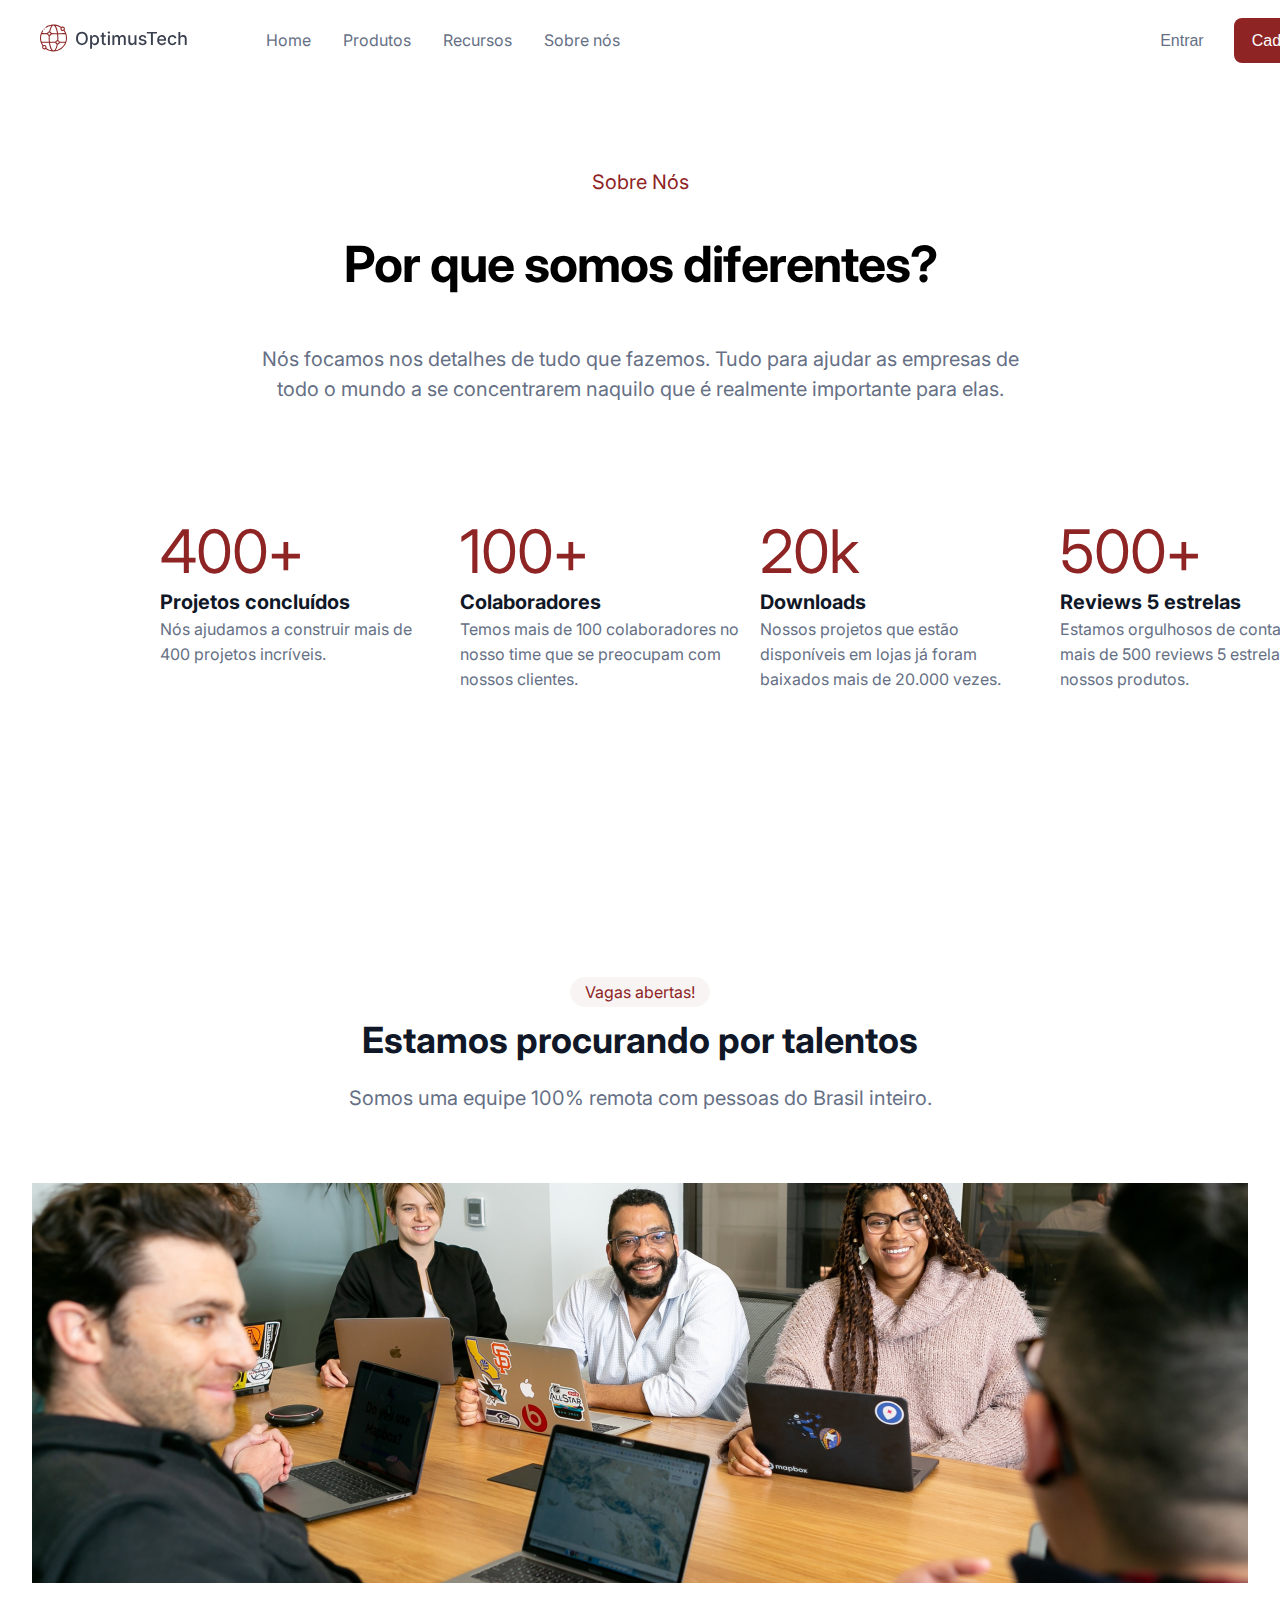
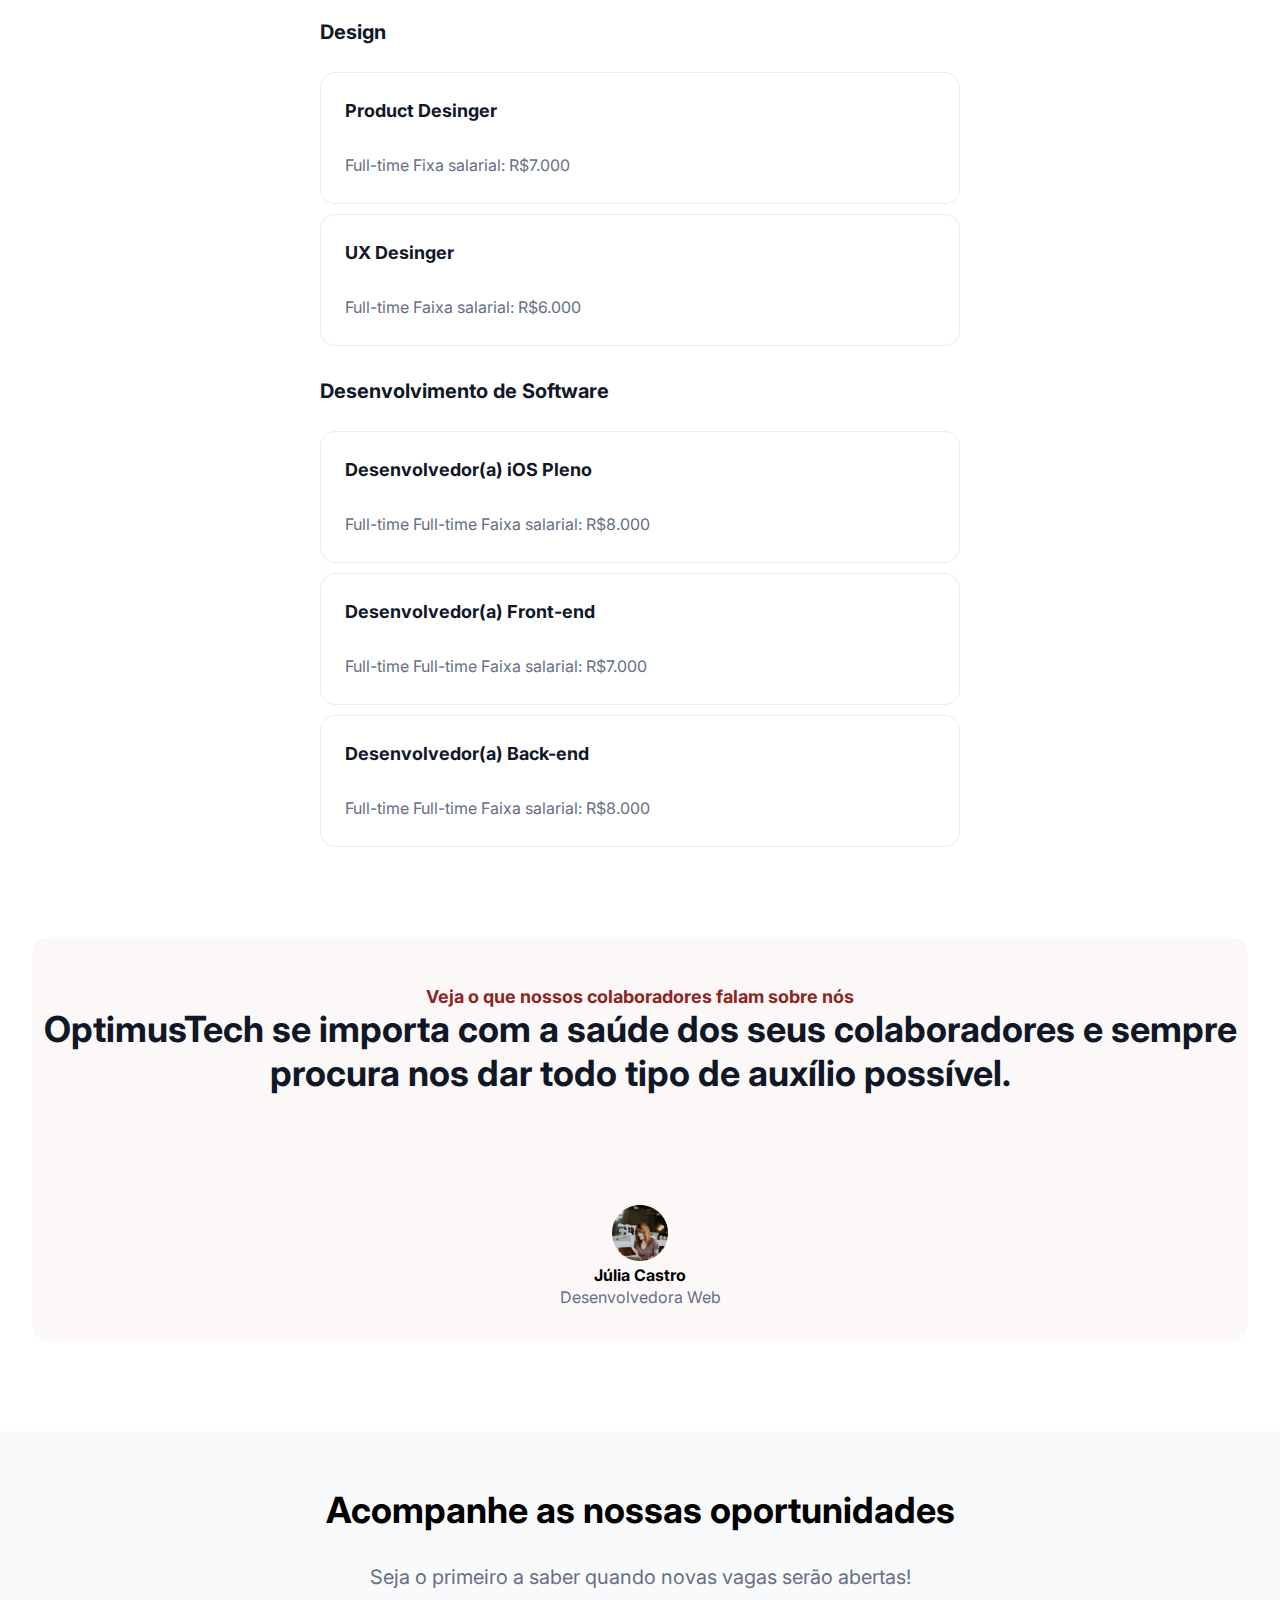
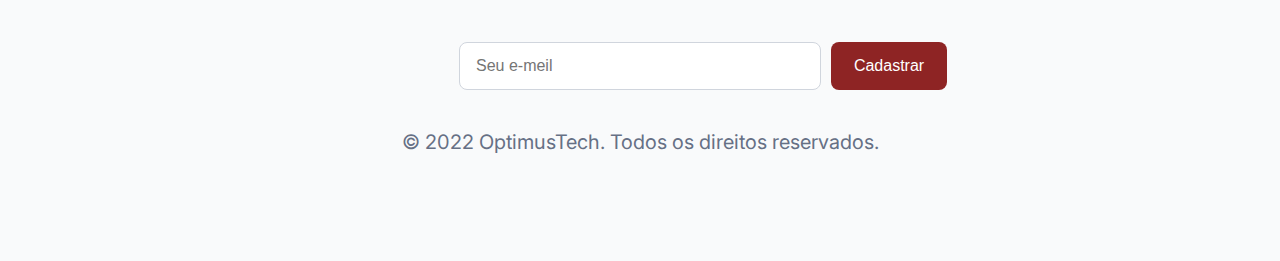
==== commit 2b600556: "." ====
--- a/index.html
+++ b/index.html
@@ -20,8 +20,8 @@
                             <a href="#">Sobre nós</a>
                 </div>
                 <div class="header-button">
-                    <button type="submit">Entrar</button>
-                    <button type="submit">Cadastrar</button>
+                    <button class="btn" type="submit">Entrar</button>
+                    <button class="btn" type="submit">Cadastrar</button>
                 </div>
             </header>
 
@@ -140,7 +140,7 @@
 
              <form action="" method="get">
                 <input type="text" placeholder="Seu e-meil">
-                <button type="submit">Cadastrar</button>
+                <button type="submit" class="btn">Cadastrar</button>
             </form>
             <p class="rodape-reser">© 2022 OptimusTech. Todos os direitos reservados.</p>
             </footer>
--- a/css/style.css
+++ b/css/style.css
@@ -283,7 +283,7 @@
 input {
     border: 1px solid #D0D5DD;
     border-radius: 8px;
-    width: 492px ;
+    width: 362px ;
     height: 48px;
     padding: 12px 14px 12px 16px;
     font-size: 16px;
@@ -291,6 +291,7 @@
     font-weight: 400px;
 }
 form > button {
+    position: absolute;
     background-color: var(--cor-vinho);
     color: var(--cor-branco);
     border: 1px solid #D0D5DD;
@@ -300,8 +301,13 @@
     font-weight: 500px;
     padding: 12px 20px 12px 20px; /* usei peddi para mover o pleceloader*/
     box-shadow: 0px 1px 2px rgba(16, 24,40, 0,05);
-}
-
+    margin-left: 10px;
+    width: 116px;
+    height: 48px;
+}
+.btn:hover {
+    cursor: pointer;
+}
 .rodape-reser {
     margin-top: 40px;
     font-weight: 400px;
